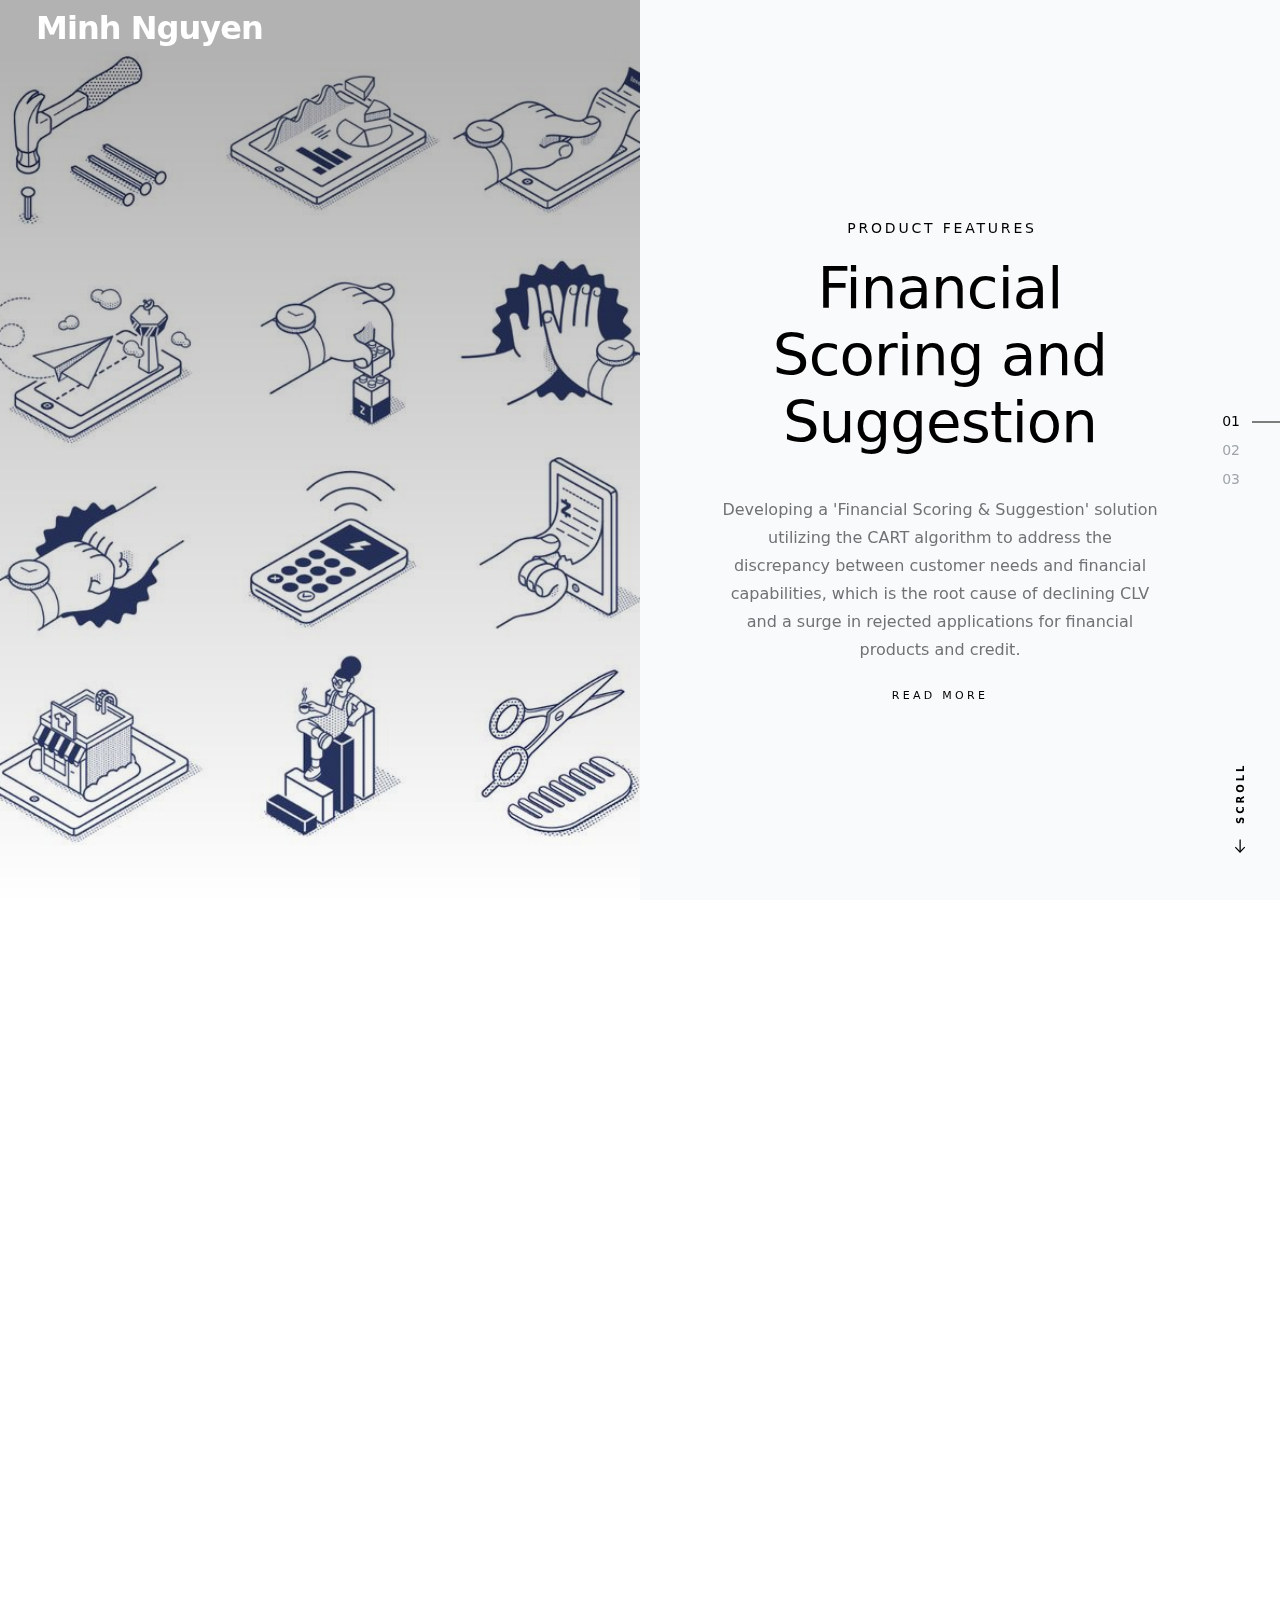
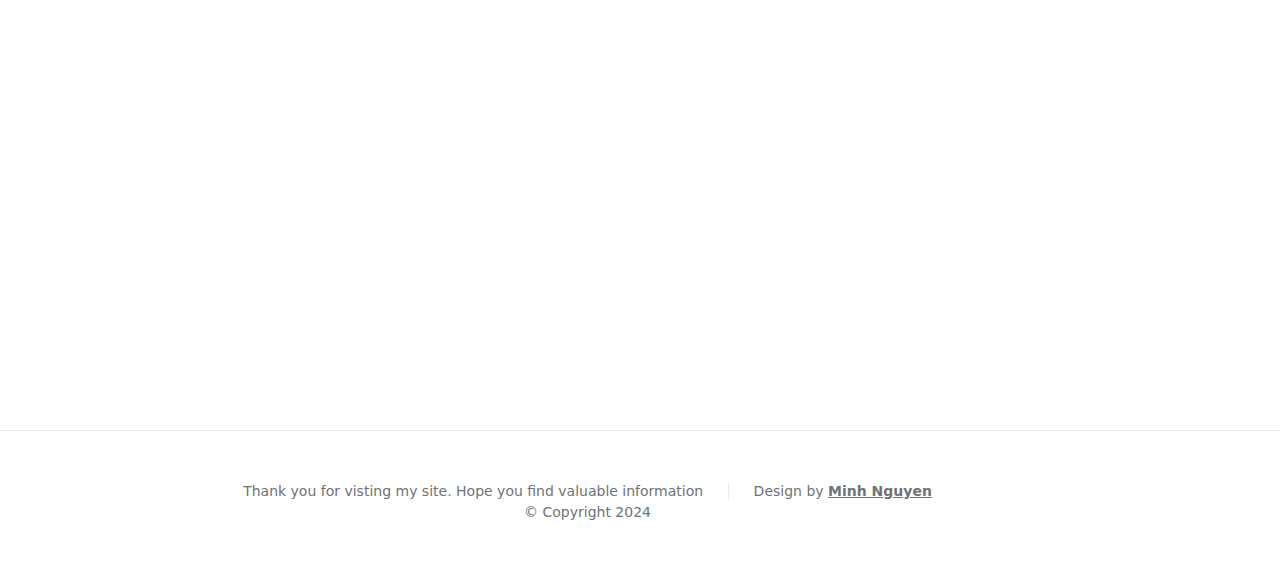
==== projects.html @ ce5e6990 "Add files via upload" ====
<!DOCTYPE html>
<html lang="en" class="no-js" >
<head>

    <!--- basic page needs
    ================================================== -->
    <meta charset="utf-8">
    <meta name="viewport" content="width=device-width, initial-scale=1">
    <title>Projects</title>

    <script>
        document.documentElement.classList.remove('no-js');
        document.documentElement.classList.add('js');
    </script>

    <!-- CSS
    ================================================== -->
    <link rel="stylesheet" href="css/vendor.css">
    <link rel="stylesheet" href="css/styles.css">
    <link rel="stylesheet" href="css/bootstrap-icons.css">
    <link rel="stylesheet" href="css/bootstrap.min.css">
    <link rel="preconnect" href="https://fonts.googleapis.com">
    <link rel="icon" type="image/x-icon" href="images/logo_icon-02.png">
        
    <link rel="preconnect" href="https://fonts.gstatic.com" crossorigin>
        
    <link href="https://fonts.googleapis.com/css2?family=DM+Sans:wght@400;500;700&display=swap" rel="stylesheet">

    <!-- favicons
    ================================================== -->
    <link rel="apple-touch-icon" sizes="180x180" href="apple-touch-icon.png">
    <link rel="icon" type="image/png" sizes="32x32" href="favicon-32x32.png">
    <link rel="icon" type="image/png" sizes="16x16" href="favicon-16x16.png">
    <link rel="manifest" href="site.webmanifest">

</head>


<body id="top">


    <!-- preloader
    ================================================== -->
    <div id="preloader">
        <div id="loader" class="dots-fade">
            <div></div>
            <div></div>
            <div></div>
        </div>
    </div>


    <!-- page wrap
    ================================================== -->
    <div id="page" class="s-pagewrap ss-home">


        <!-- # site header 
        ================================================== -->
        <header id="masthead" class="s-header">

            <div class="s-header__branding">
                <p class="site-title">
                    <a href="index.html">Minh Nguyen</a>
                </p>
            </div>

            <div class="row s-header__navigation">

                <nav class="s-header__nav-wrap">
    
                    <h3 class="s-header__nav-heading">Navigate to</h3>
    
                    <ul class="s-header__nav">
                        <li class="current-menu-item"><a href="" title=""></a></li>
                        <li class="has-children">
                            <a href="" title="" class=""></a>
                            
                        </li>
                        <li class="has-children">
                            <a href="" title="" class=""></a>
                            
                        </li>
                        <li><a href="" title=""></a></li>
                        <li><a href="" title=""></a></li>
                        <li><a href="" title=""></a></li>
                    </ul> <!-- end s-header__nav -->

                </nav> <!-- end s-header__nav-wrap -->
    
            </div> <!-- end s-header__navigation -->


        </header> <!-- end s-header -->


        <!-- # site-content
        ================================================== -->
        <section id="content" class="s-content">


            <!-- hero -->
            <div class="hero">

                <div class="hero__slider swiper-container">

                    <div class="swiper-wrapper">
                        <article class="hero__slide swiper-slide">
                            <div class="hero__entry-image" style="background-image: url('images/thumb/fin_score.jpeg');">

                            </div>
                            <div class="hero__entry-text">
                                <div class="hero__entry-text-inner">
                                    <div class="hero__entry-meta">
                                        <span class="cat-links">
                                            <a href="index.html#showcase-projects">Product features</a>
                                        </span>
                                    </div>
                                    <h2 class="hero__entry-title">
                                        <a href="https://github.com/Mkingmin/Financial_Scoring_and_Suggestion">
                                            Financial Scoring and Suggestion
                                        </a>
                                    </h2>
                                    <p class="hero__entry-desc">
                                        Developing a 'Financial Scoring & Suggestion' solution utilizing the CART algorithm to address the discrepancy between customer needs and financial capabilities, which is the root cause of declining CLV and a surge in rejected applications for financial products and credit.
                                    </p>
                                    <a class="hero__more-link" href="https://github.com/Mkingmin/Financial_Scoring_and_Suggestion">Read More</a>
                                </div>
                            </div>
                        </article>
                        <article class="hero__slide swiper-slide">
                            <div class="hero__entry-image" style="background-image: url('images/thumb/personal-01.png');"></div>
                            <div class="hero__entry-text">
                                <div class="hero__entry-text-inner">
                                    <div class="hero__entry-meta">
                                        <span class="cat-links">
                                            <a href="index.html#showcase-projects">Product features</a>
                                        </span>
                                    </div>
                                    <h2 class="hero__entry-title">
                                        <a href="single-standard.html">
                                            Personalized Tutorials - UX improvement
                                        </a>
                                    </h2>
                                    <p class="hero__entry-desc">
                                        Developing a "Personalized tutorial" feature that aligns with users' varying levels of technical familiarity, utilizing Contrastive Learning models with real-time event data as input, in order to resolve users problems of frustrating with over-detailed tutorials or feeling lost with general tutorials.
                                    </p>
                                    <a class="hero__more-link" href="single-standard.html">Read More</a>
                                </div>
                            </div>
                        </article>
                        <article class="hero__slide swiper-slide">
                            <div class="hero__entry-image" style="background-image: url('images/thumb/CLV_viettel.jpeg');"></div>
                            <div class="hero__entry-text">
                                <div class="hero__entry-text-inner">
                                    <div class="hero__entry-meta">
                                        <span class="cat-links">
                                            <a href="index.html#showcase-projects">Data analysis</a>
                                        </span>
                                    </div>
                                    <h2 class="hero__entry-title">
                                        <a href="https://github.com/Mkingmin/Solution_boosting_CLV_for_Viettel-Ecommerce">
                                            Solution Boosting CLV for Viettel Ecommerce
                                        </a>
                                    </h2>
                                    <p class="hero__entry-desc">
                                        Performing Exploratory Data Analysis (EDA), Cohort analysis, and Apriori algorithm to identify insights in customer behavior, providing a foundation for solutions to improve CLV through enhancing cross-sell and product recommendation capabilities.
                                    </p>
                                    <a class="hero__more-link" href="https://github.com/Mkingmin/Solution_boosting_CLV_for_Viettel-Ecommerce">Read More</a>
                                </div>
                            </div>
                        </article>
                    </div>
                    <!-- swiper-wrapper -->

                    <div class="swiper-pagination"></div>
                </div> <!-- end hero slider -->

                <a href="#bricks" class="hero__scroll-down smoothscroll">
                    <svg width="24" height="24" fill="none" viewBox="0 0 24 24">
                        <path stroke="currentColor" stroke-linecap="round" stroke-linejoin="round" stroke-width="1.5" d="M10.25 6.75L4.75 12L10.25 17.25"></path>
                        <path stroke="currentColor" stroke-linecap="round" stroke-linejoin="round" stroke-width="1.5" d="M19.25 12H5"></path>
                    </svg>
                    <span>Scroll</span>
                </a>

            </div> <!-- end hero -->


            <!--  masonry -->
            <div id="bricks" class="bricks">

                <div class="masonry">

                    <div class="bricks-wrapper" data-animate-block>

                        <div class="grid-sizer"></div>

                        <article class="brick entry" data-animate-el>
        
                            <div class="entry__thumb">
                                <a href="https://github.com/Mkingmin/Financial_Scoring_and_Suggestion" class="thumb-link">
                                    <img src="images/portfolio/Fin_score.jpeg"  alt="Financial_Scoring_and_Suggestion">
                                </a>
                            </div> <!-- end entry__thumb -->
        
                            <div class="entry__text">
                                <div class="entry__header">
                                    <div class="entry__meta">
                                        <span class="cat-links">
                                            <a href="">Product features</a>
                                        </span>
                            
                                    </div>
                                    <h1 class="entry__title"><a href="https://github.com/Mkingmin/Financial_Scoring_and_Suggestion">Financial Scoring and Suggestion</a></h1>
                                 </div>
                                <div class="entry__excerpt">
                                    <p>
                                        Developing a 'Financial Scoring & Suggestion' solution utilizing the CART algorithm to address the discrepancy between customer needs and financial capabilities, which is the root cause of declining CLV and a surge in rejected applications for financial products and credit.
                                    </p>
                                </div>
                                <a class="entry__more-link" href="https://github.com/Mkingmin/Financial_Scoring_and_Suggestion">Read More</a>
                            </div> <!-- end entry__text -->
                        
                        </article> <!-- end article -->

                        <article class="brick entry" data-animate-el>
        
                            <div class="entry__thumb">
                                <a href="single-standard.html" class="thumb-link">
                                    <img src="images/masonry/personalized_tutorials.jpeg" alt="personalized_tutorials">
                                </a>
                            </div> <!-- end entry__thumb -->
        
                            <div class="entry__text">
                                <div class="entry__header">
                                    <div class="entry__meta">
                                        <span class="cat-links">
                                            <a href="">Product features</a>
                                        </span>
                                        
                                    </div>
                                    <h1 class="entry__title"><a href="single-standard.html">Personalized Tutorials - UX improvement</a></h1>
                                </div>
                                <div class="entry__excerpt">
                                    <p>
                                        Developing a "Personalized tutorial" feature that aligns with users' varying levels of technical familiarity, utilizing Contrastive Learning models with real-time event data as input, in order to resolve users problems of frustrating with over-detailed tutorials or feeling lost with general tutorials.
                                    </p>
                                </div>
                                <a class="entry__more-link" href="single-standard.html">Read More</a>
                            </div> <!-- end entry__text -->
                        
                        </article> <!-- end article -->

                        <article class="brick entry" data-animate-el>
            
                            <div class="entry__thumb">
                                <a href="https://github.com/Mkingmin/bpmn_visualization_practice" class="thumb-link">
                                    <img src="images/portfolio/BPMN_visualization.jpeg" alt="bpmn_visualization_practice">
                                </a>
                            </div> <!-- end entry__thumb -->
            
                            <div class="entry__text">
                                <div class="entry__header">
                                    <div class="entry__meta">
                                        <span class="cat-links">
                                            <a href="">Product features</a>
                                        </span>
                                        
                                    </div>
                                    <h1 class="entry__title"><a href="https://github.com/Mkingmin/bpmn_visualization_practice">BPMN Visualization Library</a></h1>
                                </div>
                                <div class="entry__excerpt">
                                    <p>
                                        Creating a BPMN diagram in programming approach, which utilizes BPMN visualization library. The objective of that project is to optimize performance of business process through distinctive features of the BPMN visualization library including rendering and fitting, display options, interactive capacities.
                                    </p>
                                </div>
                                <a class="entry__more-link" href="https://github.com/Mkingmin/bpmn_visualization_practice">Read More</a>
                            </div> <!-- end entry__text -->
                            
                        </article> <!-- end article -->

                        <article class="brick entry" data-animate-el>
        
                            <div class="entry__thumb">
                                <a href="https://github.com/Mkingmin/Potential_app_analysis" class="thumb-link">
                                    <img src="images/portfolio/potential_apps.jpeg"  alt="potential_apps">
                                </a>
                            </div> <!-- end entry__thumb -->
        
                            <div class="entry__text">
                                <div class="entry__header">
                                    <div class="entry__meta">
                                        <span class="cat-links">
                                            <a href="">Data analysis</a>
                                        </span>
                                        
                                    </div>
                                    <h1 class="entry__title"><a href="https://github.com/Mkingmin/Potential_app_analysis">Potential App Profiles</a></h1>
                                </div>
                                <div class="entry__excerpt">
                                    <p>
                                        Performing EDA on the historical data of apps on Google Play and App Store, using Python through Jupyter Notebook to identify the most profitable app profiles for ad-supported app development project.
                                    </p>
                                </div>
                                <a class="entry__more-link" href="https://github.com/Mkingmin/Potential_app_analysis">Read More</a>
                            </div> <!-- end entry__text -->
                        
                        </article> <!-- end article -->

                        
        

                        <article class="brick entry" data-animate-el>
        
                            <div class="entry__thumb">
                                <a href="https://github.com/Mkingmin/Forecast_VIP-Vieon_subscription" class="thumb-link">
                                    <img src="images/portfolio/VieON_forecast.jpeg"  alt="subscription_forecast">
                                </a>
                            </div>  <!-- end entry__thumb -->
        
                            <div class="entry__text">
                                <div class="entry__header">
                                    <div class="entry__meta">
                                        <span class="cat-links">
                                            <a href="">Data analysis</a>
                                        </span>
                                        
                                    </div>
                                    <h1 class="entry__title"><a href="https://github.com/Mkingmin/Forecast_VIP-Vieon_subscription">Forecast VIP Subscription by Deep Learning</a></h1>
                                </div>
                                <div class="entry__excerpt">
                                    <p>
                                        Implement forecasting model on time series datasets by Deep learning algorithm to predict trend of VIP subscriptions for the next 3 months. The forecasting results will enable VieOn to develop more effective business and marketing plans.
                                    </p>
                                </div>
                                <a class="entry__more-link" href="https://github.com/Mkingmin/Forecast_VIP-Vieon_subscription">Read More</a>
                            </div> <!-- end entry__text -->
                        
                        </article> <!-- end article -->


                        <!-----CLV là cái này----->
                        <article class="brick entry" data-animate-el>           
                        <div class="entry__thumb">
                            <a href="https://github.com/Mkingmin/Solution_boosting_CLV_for_Viettel-Ecommerce" class="thumb-link">
                                <img src="images/portfolio/CLV_improve.jpeg" alt="clv_boosting">
                            </a>
                        </div> <!-- end entry__thumb -->


                        <div class="entry__text">
                            <div class="entry__header">
                                <div class="entry__meta">
                                    <span class="cat-links">
                                        <a href="">Data analysis</a>
                                    </span>
                
                                </div>
                                <h1 class="entry__title"><a href="https://github.com/Mkingmin/Solution_boosting_CLV_for_Viettel-Ecommerce">Solution Boosting CLV for Viettel Ecommerce</a></h1>
                            </div>
                            <div class="entry__excerpt">
                                <p>
                                    Performing Exploratory Data Analysis (EDA), Cohort analysis, and Apriori algorithm to identify insights in customer behavior, providing a foundation for solutions to improve CLV through enhancing cross-sell and product recommendation capabilities.
                                </p>
                            </div>
                            <a class="entry__more-link" href="https://github.com/Mkingmin/Solution_boosting_CLV_for_Viettel-Ecommerce">Read More</a>
                        </div> <!-- end entry__text -->

                    </article> <!-- end entry -->
                        
    
                    <!-----Deodeorant marketing plan----->
                        <article class="brick entry" data-animate-el>
                
                            <div class="entry__thumb">
                                <a href="https://drive.google.com/file/d/1NIhzsHDDCDOuOtOfiLgPsonvz-pX0QRr/view" class="thumb-link">
                                    <img src="images/portfolio/BLM12_round1_cover_img.png" alt="blm12_round1">
                                </a>
                            </div> <!-- end entry__thumb -->
                
                            <div class="entry__text">
                                <div class="entry__header">
                                    <div class="entry__meta">
                                        <span class="cat-links">
                                            <a href="">Business & Marketing</a>
                                        </span>
                                        
                                    </div>
                                    <h1 class="entry__title"><a href="https://drive.google.com/file/d/1NIhzsHDDCDOuOtOfiLgPsonvz-pX0QRr/view">Exploit Non-Users in Deodorant Market</a></h1>
                                </div>
                                <div class="entry__excerpt">
                                    <p>
                                        Entered the top 15 at BLM 2024 with a creative and disruptive Marketing plan for Dove Serum in the Deodorant category through the blend of logical thinking and creative insight. The Double Diamond framework was used as the main flow of the article, with models such as Truth-Motivation-Tension, 3 Truths to find insights and strategic approach.
                                    </p>
                                </div>
                                <a class="entry__more-link" href="https://drive.google.com/file/d/1NIhzsHDDCDOuOtOfiLgPsonvz-pX0QRr/view">Read More</a>
                            </div> <!-- end entry__text -->
                                
                        </article> <!-- end article -->
        

                        <article class="brick entry" data-animate-el>
        
                            <div class="entry__thumb">
                                <a href="https://drive.google.com/file/d/1gkIQZDSkemt-zf1o2IUNcXPBz87W8E7D/view" class="thumb-link">
                                    <img src="images/portfolio/BLM12_round2_cover_img.png" alt="blm12_round2">
                                </a>
                            </div> <!-- end entry__thumb -->
        
                            <div class="entry__text">
                                <div class="entry__header">
                                    <div class="entry__meta">
                                        <span class="cat-links">
                                            <a href="">Business & Marketing</a>
                                        </span>
                                        
                                    </div>
                                    <h1 class="entry__title"><a href="https://drive.google.com/file/d/1gkIQZDSkemt-zf1o2IUNcXPBz87W8E7D/view">Disruptive Marketing Plan for Dear Klairs</a></h1>
                                </div>
                                <div class="entry__excerpt">
                                    <p>
                                        Developing a creative Marketing plan with the Big idea 'Miracle for no Struggle' to address the tension 'Infinite Struggling Loop' derived from insights of the target audience, aiming to tap into the non-user market of the Toner category in Vietnam.
                                    </p>
                                </div>
                                <a class="entry__more-link" href="https://drive.google.com/file/d/1gkIQZDSkemt-zf1o2IUNcXPBz87W8E7D/view">Read More</a>
                            </div> <!-- end entry__text -->
                        
                        </article> <!-- end article -->
        
                        <article class="brick entry" data-animate-el>
        
                            <div class="entry__thumb">
                                <a href="https://drive.google.com/file/d/1nXqNn8YkqZqufOycWyIv5O3FRwzcPE9t/view" class="thumb-link">
                                    <img src="images/portfolio/vyl_2024.jpeg"  alt="vyl24">
                                </a>
                            </div> <!-- end entry__thumb -->
        
                            <div class="entry__text">
                                <div class="entry__header">
                                    <div class="entry__meta">
                                        <span class="cat-links">
                                            <a href="">Business & Marketing</a>
                                        </span>
                                        
                                    </div>
                                    <h1 class="entry__title"><a href="https://drive.google.com/file/d/1nXqNn8YkqZqufOycWyIv5O3FRwzcPE9t/view">IMC Plan for Budweiser</a></h1>
                                </div>
                                <div class="entry__excerpt">
                                    <p>
                                        Building an IMC plan around the Big idea "Re-Define Success", which reinterprets the concept of "Yours to take, but don't forget to take it with your authentic relationships". This idea was developed by applying the "Be contrary" methodology in Design thinking, with the objective of helping Budweiser create a new wave of momentum.
                                    </p>
                                </div>
                                <a class="entry__more-link" href="https://drive.google.com/file/d/1nXqNn8YkqZqufOycWyIv5O3FRwzcPE9t/view">Read More</a>
                            </div> <!-- end entry__text -->
                        
                        </article> <!-- end article -->

                    </div> <!-- end bricks-wrapper -->

                </div> <!-- end masonry-->


                <!-- pagination -->
                 <!-- end pagination -->

            </div> <!-- end bricks -->

        </section> <!-- end s-content -->


        <!-- # site-footer
        ================================================== -->
        <footer class="site-footer">
            <div class="container">
                <div class="row">

                    <div class="col-lg-12 col-12">
                        <div class="copyright-text-wrap">
                            <p class="mb-0">
                                <span class="copyright-text">Thank you for visting my site. Hope you find valuable information</span>
                                Design by
                                <a rel="sponsored" href="https://github.com/Mkingmin" target="_blank"><u>Minh Nguyen</u></a>
                            </p>
                            <p class="mb-0">© Copyright 2024</p>
                        </div>
                    </div>
                    
                </div>
            </div>
        </footer>

        <!-- end s-footer -->


    <!-- Java Script
    ================================================== -->
    <script src="js/plugins.js"></script>
    <script src="js/main.js"></script>

</body>
</html>
---- css/vendor.css ----
/* ===================================================================
 * Spurgeon Third-party Stylesheets
 * Template Ver. 1.0.0
 * 08-16-2021
 * -------------------------------------------------------------------
 *
 * TOC:
 * # PrismJS
 * # Swiper 
 *
 * ------------------------------------------------------------------- */


/* ===================================================================
 * # PrismJS 1.20.0
 *   https://prismjs.com/download.html#themes=prism-okaidia&languages=markup+css+clike+javascript+markup-templating+php 
 *   
 *   okaidia theme for JavaScript, CSS and HTML
 *   Loosely based on Monokai textmate theme by http://www.monokai.nl/
 *   @author ocodia
 * ------------------------------------------------------------------- */
code[class*="language-"],
pre[class*="language-"] {
    color           : #f8f8f2;
    background      : none;
    text-shadow     : 0 1px rgba(0, 0, 0, 0.3);
    font-family     : var(--font-mono);
    font-size       : calc(var(--text-size) * 0.9444);
    text-align      : left;
    white-space     : pre;
    word-spacing    : normal;
    word-break      : normal;
    word-wrap       : normal;
    line-height     : var(--vspace-1);
    -moz-tab-size   : 4;
    -o-tab-size     : 4;
    tab-size        : 4;
    -webkit-hyphens : none;
    -moz-hyphens    : none;
    -ms-hyphens     : none;
    hyphens         : none;
}

/* Code blocks */
pre[class*="language-"] {
    padding  : var(--vspace-0_5) 0 var(--vspace-1);
    margin   : var(--vspace-1) 0;
    overflow : auto;
}

:not(pre)>code[class*="language-"],
pre[class*="language-"] {
    background : #272822;
}

/* Inline code */
:not(pre)>code[class*="language-"] {
    padding     : .1em;
    white-space : normal;
}

.token.comment,
.token.prolog,
.token.doctype,
.token.cdata {
    color : slategray;
}

.token.punctuation {
    color : #f8f8f2;
}

.token.namespace {
    opacity : .7;
}

.token.property,
.token.tag,
.token.constant,
.token.symbol,
.token.deleted {
    color : #f92672;
}

.token.boolean,
.token.number {
    color : #ae81ff;
}

.token.selector,
.token.attr-name,
.token.string,
.token.char,
.token.builtin,
.token.inserted {
    color : #a6e22e;
}

.token.operator,
.token.entity,
.token.url,
.language-css .token.string,
.style .token.string,
.token.variable {
    color : #f8f8f2;
}

.token.atrule,
.token.attr-value,
.token.function,
.token.class-name {
    color : #e6db74;
}

.token.keyword {
    color : #66d9ef;
}

.token.regex,
.token.important {
    color : #fd971f;
}

.token.important,
.token.bold {
    font-weight : bold;
}

.token.italic {
    font-style : italic;
}

.token.entity {
    cursor : help;
}


/* ===================================================================
 * # Swiper 6.4.5
 *   Most modern mobile touch slider and framework with hardware accelerated transitions
 *   https://swiperjs.com
 *
 *   Copyright 2014-2020 Vladimir Kharlampidi
 *
 *   Released under the MIT License
 *
 *   Released on: December 18, 2020
 * ------------------------------------------------------------------- */
@font-face {
    font-family : "swiper-icons";
    src         : url("data:application/font-woff;charset=utf-8;base64, [base64]//wADZ2x5ZgAAAywAAADMAAAD2MHtryVoZWFkAAABbAAAADAAAAA2E2+eoWhoZWEAAAGcAAAAHwAAACQC9gDzaG10eAAAAigAAAAZAAAArgJkABFsb2NhAAAC0AAAAFoAAABaFQAUGG1heHAAAAG8AAAAHwAAACAAcABAbmFtZQAAA/gAAAE5AAACXvFdBwlwb3N0AAAFNAAAAGIAAACE5s74hXjaY2BkYGAAYpf5Hu/j+W2+MnAzMYDAzaX6QjD6/4//Bxj5GA8AuRwMYGkAPywL13jaY2BkYGA88P8Agx4j+/8fQDYfA1AEBWgDAIB2BOoAeNpjYGRgYNBh4GdgYgABEMnIABJzYNADCQAACWgAsQB42mNgYfzCOIGBlYGB0YcxjYGBwR1Kf2WQZGhhYGBiYGVmgAFGBiQQkOaawtDAoMBQxXjg/wEGPcYDDA4wNUA2CCgwsAAAO4EL6gAAeNpj2M0gyAACqxgGNWBkZ2D4/wMA+xkDdgAAAHjaY2BgYGaAYBkGRgYQiAHyGMF8FgYHIM3DwMHABGQrMOgyWDLEM1T9/w8UBfEMgLzE////P/5//f/V/xv+r4eaAAeMbAxwIUYmIMHEgKYAYjUcsDAwsLKxc3BycfPw8jEQA/[base64]/uznmfPFBNODM2K7MTQ45YEAZqGP81AmGGcF3iPqOop0r1SPTaTbVkfUe4HXj97wYE+yNwWYxwWu4v1ugWHgo3S1XdZEVqWM7ET0cfnLGxWfkgR42o2PvWrDMBSFj/IHLaF0zKjRgdiVMwScNRAoWUoH78Y2icB/yIY09An6AH2Bdu/UB+yxopYshQiEvnvu0dURgDt8QeC8PDw7Fpji3fEA4z/PEJ6YOB5hKh4dj3EvXhxPqH/SKUY3rJ7srZ4FZnh1PMAtPhwP6fl2PMJMPDgeQ4rY8YT6Gzao0eAEA409DuggmTnFnOcSCiEiLMgxCiTI6Cq5DZUd3Qmp10vO0LaLTd2cjN4fOumlc7lUYbSQcZFkutRG7g6JKZKy0RmdLY680CDnEJ+UMkpFFe1RN7nxdVpXrC4aTtnaurOnYercZg2YVmLN/d/gczfEimrE/fs/bOuq29Zmn8tloORaXgZgGa78yO9/cnXm2BpaGvq25Dv9S4E9+5SIc9PqupJKhYFSSl47+Qcr1mYNAAAAeNptw0cKwkAAAMDZJA8Q7OUJvkLsPfZ6zFVERPy8qHh2YER+3i/BP83vIBLLySsoKimrqKqpa2hp6+jq6RsYGhmbmJqZSy0sraxtbO3sHRydnEMU4uR6yx7JJXveP7WrDycAAAAAAAH//wACeNpjYGRgYOABYhkgZgJCZgZNBkYGLQZtIJsFLMYAAAw3ALgAeNolizEKgDAQBCchRbC2sFER0YD6qVQiBCv/H9ezGI6Z5XBAw8CBK/m5iQQVauVbXLnOrMZv2oLdKFa8Pjuru2hJzGabmOSLzNMzvutpB3N42mNgZGBg4GKQYzBhYMxJLMlj4GBgAYow/P/PAJJhLM6sSoWKfWCAAwDAjgbRAAB42mNgYGBkAIIbCZo5IPrmUn0hGA0AO8EFTQAA") format("woff");
    font-weight : 400;
    font-style  : normal;
}

:root {
    --swiper-theme-color : #007aff;
}

.swiper-container {
    margin-left  : auto;
    margin-right : auto;
    position     : relative;
    overflow     : hidden;
    list-style   : none;
    padding      : 0;
    /* Fix of Webkit flickering */
    z-index      : 1;
}

.swiper-container-vertical>.swiper-wrapper {
    flex-direction : column;
}

.swiper-wrapper {
    position            : relative;
    width               : 100%;
    height              : 100%;
    z-index             : 1;
    display             : flex;
    transition-property : transform;
    box-sizing          : content-box;
}

.swiper-container-android .swiper-slide,
.swiper-wrapper {
    transform : translate3d(0px, 0, 0);
}

.swiper-container-multirow>.swiper-wrapper {
    flex-wrap : wrap;
}

.swiper-container-multirow-column>.swiper-wrapper {
    flex-wrap      : wrap;
    flex-direction : column;
}

.swiper-container-free-mode>.swiper-wrapper {
    transition-timing-function : ease-out;
    margin                     : 0 auto;
}

.swiper-slide {
    flex-shrink         : 0;
    width               : 100%;
    height              : 100%;
    position            : relative;
    transition-property : transform;
}

.swiper-slide-invisible-blank {
    visibility : hidden;
}

/* Auto Height */
.swiper-container-autoheight,
.swiper-container-autoheight .swiper-slide {
    height : auto;
}

.swiper-container-autoheight .swiper-wrapper {
    align-items         : flex-start;
    transition-property : transform, height;
}

/* 3D Effects */
.swiper-container-3d {
    perspective : 1200px;
}

.swiper-container-3d .swiper-wrapper,
.swiper-container-3d .swiper-slide,
.swiper-container-3d .swiper-slide-shadow-left,
.swiper-container-3d .swiper-slide-shadow-right,
.swiper-container-3d .swiper-slide-shadow-top,
.swiper-container-3d .swiper-slide-shadow-bottom,
.swiper-container-3d .swiper-cube-shadow {
    transform-style : preserve-3d;
}

.swiper-container-3d .swiper-slide-shadow-left,
.swiper-container-3d .swiper-slide-shadow-right,
.swiper-container-3d .swiper-slide-shadow-top,
.swiper-container-3d .swiper-slide-shadow-bottom {
    position       : absolute;
    left           : 0;
    top            : 0;
    width          : 100%;
    height         : 100%;
    pointer-events : none;
    z-index        : 10;
}

.swiper-container-3d .swiper-slide-shadow-left {
    background-image : linear-gradient(to left, rgba(0, 0, 0, 0.5), rgba(0, 0, 0, 0));
}

.swiper-container-3d .swiper-slide-shadow-right {
    background-image : linear-gradient(to right, rgba(0, 0, 0, 0.5), rgba(0, 0, 0, 0));
}

.swiper-container-3d .swiper-slide-shadow-top {
    background-image : linear-gradient(to top, rgba(0, 0, 0, 0.5), rgba(0, 0, 0, 0));
}

.swiper-container-3d .swiper-slide-shadow-bottom {
    background-image : linear-gradient(to bottom, rgba(0, 0, 0, 0.5), rgba(0, 0, 0, 0));
}

/* CSS Mode */
.swiper-container-css-mode>.swiper-wrapper {
    overflow           : auto;
    scrollbar-width    : none;
    /* For Firefox */
    -ms-overflow-style : none;
    /* For Internet Explorer and Edge */
}

.swiper-container-css-mode>.swiper-wrapper::-webkit-scrollbar {
    display : none;
}

.swiper-container-css-mode>.swiper-wrapper>.swiper-slide {
    scroll-snap-align : start start;
}

.swiper-container-horizontal.swiper-container-css-mode>.swiper-wrapper {
    scroll-snap-type : x mandatory;
}

.swiper-container-vertical.swiper-container-css-mode>.swiper-wrapper {
    scroll-snap-type : y mandatory;
}

:root {
    --swiper-navigation-size   : 44px;
    /*
    --swiper-navigation-color  : var(--swiper-theme-color);
    */
}

.swiper-button-prev,
.swiper-button-next {
    position        : absolute;
    top             : 50%;
    width           : calc(var(--swiper-navigation-size) / 44 * 27);
    height          : var(--swiper-navigation-size);
    margin-top      : calc(-1 * var(--swiper-navigation-size) / 2);
    z-index         : 10;
    cursor          : pointer;
    display         : flex;
    align-items     : center;
    justify-content : center;
    color           : var(--swiper-navigation-color, var(--swiper-theme-color));
}

.swiper-button-prev.swiper-button-disabled,
.swiper-button-next.swiper-button-disabled {
    opacity        : 0.35;
    cursor         : auto;
    pointer-events : none;
}

.swiper-button-prev:after,
.swiper-button-next:after {
    font-family    : swiper-icons;
    font-size      : var(--swiper-navigation-size);
    text-transform : none !important;
    letter-spacing : 0;
    text-transform : none;
    font-variant   : initial;
    line-height    : 1;
}

.swiper-button-prev,
.swiper-container-rtl .swiper-button-next {
    left  : 10px;
    right : auto;
}

.swiper-button-prev:after,
.swiper-container-rtl .swiper-button-next:after {
    content : "prev";
}

.swiper-button-next,
.swiper-container-rtl .swiper-button-prev {
    right : 10px;
    left  : auto;
}

.swiper-button-next:after,
.swiper-container-rtl .swiper-button-prev:after {
    content : "next";
}

.swiper-button-prev.swiper-button-white,
.swiper-button-next.swiper-button-white {
    --swiper-navigation-color : #ffffff;
}

.swiper-button-prev.swiper-button-black,
.swiper-button-next.swiper-button-black {
    --swiper-navigation-color : #000000;
}

.swiper-button-lock {
    display : none;
}

:root {
    /*
    --swiper-pagination-color: var(--swiper-theme-color);
    */
}

.swiper-pagination {
    position   : absolute;
    text-align : center;
    transition : 300ms opacity;
    transform  : translate3d(0, 0, 0);
    z-index    : 10;
}

.swiper-pagination.swiper-pagination-hidden {
    opacity : 0;
}

/* Common Styles */
.swiper-pagination-fraction,
.swiper-pagination-custom,
.swiper-container-horizontal>.swiper-pagination-bullets {
    bottom : 10px;
    left   : 0;
    width  : 100%;
}

/* Bullets */
.swiper-pagination-bullets-dynamic {
    overflow  : hidden;
    font-size : 0;
}

.swiper-pagination-bullets-dynamic .swiper-pagination-bullet {
    transform : scale(0.33);
    position  : relative;
}

.swiper-pagination-bullets-dynamic .swiper-pagination-bullet-active {
    transform : scale(1);
}

.swiper-pagination-bullets-dynamic .swiper-pagination-bullet-active-main {
    transform : scale(1);
}

.swiper-pagination-bullets-dynamic .swiper-pagination-bullet-active-prev {
    transform : scale(0.66);
}

.swiper-pagination-bullets-dynamic .swiper-pagination-bullet-active-prev-prev {
    transform : scale(0.33);
}

.swiper-pagination-bullets-dynamic .swiper-pagination-bullet-active-next {
    transform : scale(0.66);
}

.swiper-pagination-bullets-dynamic .swiper-pagination-bullet-active-next-next {
    transform : scale(0.33);
}

.swiper-pagination-bullet {
    width         : 8px;
    height        : 8px;
    display       : inline-block;
    border-radius : 100%;
    background    : #000;
    opacity       : 0.2;
}

button.swiper-pagination-bullet {
    border             : none;
    margin             : 0;
    padding            : 0;
    box-shadow         : none;
    -webkit-appearance : none;
    -moz-appearance    : none;
    appearance         : none;
}

.swiper-pagination-clickable .swiper-pagination-bullet {
    cursor : pointer;
}

.swiper-pagination-bullet-active {
    opacity    : 1;
    background : var(--swiper-pagination-color, var(--swiper-theme-color));
}

.swiper-container-vertical>.swiper-pagination-bullets {
    right     : 10px;
    top       : 50%;
    transform : translate3d(0px, -50%, 0);
}

.swiper-container-vertical>.swiper-pagination-bullets .swiper-pagination-bullet {
    margin  : 6px 0;
    display : block;
}

.swiper-container-vertical>.swiper-pagination-bullets.swiper-pagination-bullets-dynamic {
    top       : 50%;
    transform : translateY(-50%);
    width     : 8px;
}

.swiper-container-vertical>.swiper-pagination-bullets.swiper-pagination-bullets-dynamic .swiper-pagination-bullet {
    display    : inline-block;
    transition : 200ms transform, 200ms top;
}

.swiper-container-horizontal>.swiper-pagination-bullets .swiper-pagination-bullet {
    margin : 0 4px;
}

.swiper-container-horizontal>.swiper-pagination-bullets.swiper-pagination-bullets-dynamic {
    left        : 50%;
    transform   : translateX(-50%);
    white-space : nowrap;
}

.swiper-container-horizontal>.swiper-pagination-bullets.swiper-pagination-bullets-dynamic .swiper-pagination-bullet {
    transition : 200ms transform, 200ms left;
}

.swiper-container-horizontal.swiper-container-rtl>.swiper-pagination-bullets-dynamic .swiper-pagination-bullet {
    transition : 200ms transform, 200ms right;
}

/* Progress */
.swiper-pagination-progressbar {
    background : rgba(0, 0, 0, 0.25);
    position   : absolute;
}

.swiper-pagination-progressbar .swiper-pagination-progressbar-fill {
    background       : var(--swiper-pagination-color, var(--swiper-theme-color));
    position         : absolute;
    left             : 0;
    top              : 0;
    width            : 100%;
    height           : 100%;
    transform        : scale(0);
    transform-origin : left top;
}

.swiper-container-rtl .swiper-pagination-progressbar .swiper-pagination-progressbar-fill {
    transform-origin : right top;
}

.swiper-container-horizontal>.swiper-pagination-progressbar,
.swiper-container-vertical>.swiper-pagination-progressbar.swiper-pagination-progressbar-opposite {
    width  : 100%;
    height : 4px;
    left   : 0;
    top    : 0;
}

.swiper-container-vertical>.swiper-pagination-progressbar,
.swiper-container-horizontal>.swiper-pagination-progressbar.swiper-pagination-progressbar-opposite {
    width  : 4px;
    height : 100%;
    left   : 0;
    top    : 0;
}

.swiper-pagination-white {
    --swiper-pagination-color : #ffffff;
}

.swiper-pagination-black {
    --swiper-pagination-color : #000000;
}

.swiper-pagination-lock {
    display : none;
}

/* Scrollbar */
.swiper-scrollbar {
    border-radius    : 10px;
    position         : relative;
    -ms-touch-action : none;
    background       : rgba(0, 0, 0, 0.1);
}

.swiper-container-horizontal>.swiper-scrollbar {
    position : absolute;
    left     : 1%;
    bottom   : 3px;
    z-index  : 50;
    height   : 5px;
    width    : 98%;
}

.swiper-container-vertical>.swiper-scrollbar {
    position : absolute;
    right    : 3px;
    top      : 1%;
    z-index  : 50;
    width    : 5px;
    height   : 98%;
}

.swiper-scrollbar-drag {
    height        : 100%;
    width         : 100%;
    position      : relative;
    background    : rgba(0, 0, 0, 0.5);
    border-radius : 10px;
    left          : 0;
    top           : 0;
}

.swiper-scrollbar-cursor-drag {
    cursor : move;
}

.swiper-scrollbar-lock {
    display : none;
}

.swiper-zoom-container {
    width           : 100%;
    height          : 100%;
    display         : flex;
    justify-content : center;
    align-items     : center;
    text-align      : center;
}

.swiper-zoom-container>img,
.swiper-zoom-container>svg,
.swiper-zoom-container>canvas {
    max-width  : 100%;
    max-height : 100%;
    object-fit : contain;
}

.swiper-slide-zoomed {
    cursor : move;
}

/* Preloader */
:root {
    /*
    --swiper-preloader-color: var(--swiper-theme-color);
    */
}

.swiper-lazy-preloader {
    width            : 42px;
    height           : 42px;
    position         : absolute;
    left             : 50%;
    top              : 50%;
    margin-left      : -21px;
    margin-top       : -21px;
    z-index          : 10;
    transform-origin : 50%;
    animation        : swiper-preloader-spin 1s infinite linear;
    box-sizing       : border-box;
    border           : 4px solid var(--swiper-preloader-color, var(--swiper-theme-color));
    border-radius    : 50%;
    border-top-color : transparent;
}

.swiper-lazy-preloader-white {
    --swiper-preloader-color : #fff;
}

.swiper-lazy-preloader-black {
    --swiper-preloader-color : #000;
}

@keyframes swiper-preloader-spin {
    100% {
        transform : rotate(360deg);
    }
}

/* a11y */
.swiper-container .swiper-notification {
    position       : absolute;
    left           : 0;
    top            : 0;
    pointer-events : none;
    opacity        : 0;
    z-index        : -1000;
}

.swiper-container-fade.swiper-container-free-mode .swiper-slide {
    transition-timing-function : ease-out;
}

.swiper-container-fade .swiper-slide {
    pointer-events      : none;
    transition-property : opacity;
}

.swiper-container-fade .swiper-slide .swiper-slide {
    pointer-events : none;
}

.swiper-container-fade .swiper-slide-active,
.swiper-container-fade .swiper-slide-active .swiper-slide-active {
    pointer-events : auto;
}

.swiper-container-cube {
    overflow : visible;
}

.swiper-container-cube .swiper-slide {
    pointer-events              : none;
    -webkit-backface-visibility : hidden;
    backface-visibility         : hidden;
    z-index                     : 1;
    visibility                  : hidden;
    transform-origin            : 0 0;
    width                       : 100%;
    height                      : 100%;
}

.swiper-container-cube .swiper-slide .swiper-slide {
    pointer-events : none;
}

.swiper-container-cube.swiper-container-rtl .swiper-slide {
    transform-origin : 100% 0;
}

.swiper-container-cube .swiper-slide-active,
.swiper-container-cube .swiper-slide-active .swiper-slide-active {
    pointer-events : auto;
}

.swiper-container-cube .swiper-slide-active,
.swiper-container-cube .swiper-slide-next,
.swiper-container-cube .swiper-slide-prev,
.swiper-container-cube .swiper-slide-next+.swiper-slide {
    pointer-events : auto;
    visibility     : visible;
}

.swiper-container-cube .swiper-slide-shadow-top,
.swiper-container-cube .swiper-slide-shadow-bottom,
.swiper-container-cube .swiper-slide-shadow-left,
.swiper-container-cube .swiper-slide-shadow-right {
    z-index                     : 0;
    -webkit-backface-visibility : hidden;
    backface-visibility         : hidden;
}

.swiper-container-cube .swiper-cube-shadow {
    position       : absolute;
    left           : 0;
    bottom         : 0px;
    width          : 100%;
    height         : 100%;
    background     : #000;
    opacity        : 0.6;
    -webkit-filter : blur(50px);
    filter         : blur(50px);
    z-index        : 0;
}

.swiper-container-flip {
    overflow : visible;
}

.swiper-container-flip .swiper-slide {
    pointer-events              : none;
    -webkit-backface-visibility : hidden;
    backface-visibility         : hidden;
    z-index                     : 1;
}

.swiper-container-flip .swiper-slide .swiper-slide {
    pointer-events : none;
}

.swiper-container-flip .swiper-slide-active,
.swiper-container-flip .swiper-slide-active .swiper-slide-active {
    pointer-events : auto;
}

.swiper-container-flip .swiper-slide-shadow-top,
.swiper-container-flip .swiper-slide-shadow-bottom,
.swiper-container-flip .swiper-slide-shadow-left,
.swiper-container-flip .swiper-slide-shadow-right {
    z-index                     : 0;
    -webkit-backface-visibility : hidden;
    backface-visibility         : hidden;
}
---- css/styles.css ----
/* =================================================================== 
 * Spurgeon Main Stylesheet
 * Template Ver. 1.0.0
 * 08-15-2021
 * ------------------------------------------------------------------
 *
 * TOC:
 * # SETTINGS
 *      ## fonts
 *      ## colors
 *      ## spacing and typescale
 *      ## grid variables
 * # NORMALIZE
 * # BASE SETUP
 * # GRID
 *      ## large screen devices 
 *      ## medium screen devices 
 *      ## tablet devices 
 *      ## mobile devices 
 *      ## small screen devices 
 *      ## additional column stackpoints 
 * # UTILITY CLASSES
 * # TYPOGRAPHY 
 *      ## base type styles
 *      ## additional typography & helper classes
 *      ## lists
 *      ## spacing
 * # PRELOADER 
 *      ## page loaded
 * # FORM 
 *      ## style placeholder text
 *      ## change autocomplete styles in Chrome
 * # BUTTONS
 * # TABLE
 * # COMPONENTS
 *      ## pagination 
 *      ## alert box 
 *      ## skillbars 
 *      ## stats tabs
 * # PROJECT-WIDE SHARED STYLES
 *      ## fade in up effect
 *      ## media classes
 *      ## swiper overrides
 *      ## bricks masonry 
 *      ## masonry entries 
 * # PAGE WRAP
 * # SITE HEADER
 *      ## branding
 *      ## main navigation
 *      ## mobile menu toggle
 *      ## header-search
 *      ## close button for search 
 *      ## search triggers
 * # HERO
 *      ## hero slider
 *      ## hero scroll down
 *      ## slide transitions
 * # SITE CONTENT
 *      ## pageheader
 * # FOOTER
 *      ## subscription form
 *      ## footer social
 *      ## copyright
 *      ## go top
 * # BLOG STYLES 
 *      ## blog comments 
 *
 * ------------------------------------------------------------------ */


/* ===================================================================
 * # SETTINGS
 *
 *
 * ------------------------------------------------------------------- */

/* ------------------------------------------------------------------- 
 * ## fonts 
 * ------------------------------------------------------------------- */
/*---------------------------------------
  CUSTOM PROPERTIES ( VARIABLES )             
-----------------------------------------*/
:root {
    --white-color:                  #ffffff;
    --primary-color:                #454B1B;
    --secondary-color:              #FFBF00;
    --section-bg-color:             #f9f9f9;
    --dark-color:                   #000000;
    --p-color:                      #717275;
    --border-color:                 #e9eaeb;
    --featured-border-color:        #727aab;
  
    --body-font-family:             'DM Sans', sans-serif;
  
    --h1-font-size:                 62px;
    --h2-font-size:                 48px;
    --h3-font-size:                 36px;
    --h4-font-size:                 32px;
    --h5-font-size:                 24px;
    --h6-font-size:                 22px;
    --p-font-size:                  18px;
    --menu-font-size:               12px;
    --copyright-font-size:          14px;
  
    --border-radius-large:          100px;
    --border-radius-medium:         20px;
    --border-radius-small:          10px;
  
    --font-weight-normal:           400;
    --font-weight-medium:           500;
    --font-weight-bold:             700;
  }
  
  body {
      background: var(--white-color);
      font-family: var(--body-font-family); 
  }
  
  
  /*---------------------------------------
    TYPOGRAPHY               
  -----------------------------------------*/
  
  h2,
  h3,
  h4,
  h5,
  h6 {
    color: var(--dark-color);
  }
  
  h1,
  h2,
  h3,
  h4,
  h5,
  h6 {
    font-weight: var(--font-weight-bold);
    letter-spacing: -1px;
  }
  
  h1 {
    font-size: var(--h1-font-size);
    letter-spacing: -3px;
  }
  
  h2 {
    font-size: var(--h2-font-size);
    color: var(--secondary-color);
    letter-spacing: -1px;
  }
  
  h3 {
    font-size: var(--h3-font-size);
    letter-spacing: -1px;
  }
  
  h4 {
    font-size: var(--h4-font-size);
  }
  
  h5 {
    font-size: var(--h5-font-size);
    line-height: normal;
  }
  
  h6 {
    font-size: var(--h6-font-size);
  }
  
  p {
    color: var(--p-color);
    font-size: var(--p-font-size);
    font-weight: var(--font-weight-normal);
  }
  
  ul li {
    color: var(--p-color);
    font-size: var(--p-font-size);
    font-weight: var(--font-weight-normal);
  }
  ul li .nav-item{
    color: var(--p-color);
    font-size: 16px;
    font-weight: var(--font-weight-normal);
  }
  ol li{
    color: var(--p-color);
    font-size: var(--p-font-size);
    font-weight: var(--font-weight-normal);
  }
  
  
  a, 
  button {
    touch-action: manipulation;
    transition: all 0.3s;
  }
  
  a {
    color: var(--p-color);
    text-decoration: none;
  }
  
  a:hover {
    color: var(--secondary-color);
  }
  
  ::selection {
    background: var(--secondary-color);
    color: var(--white-color);
  }
  
  ::-moz-selection {
    background: var(--secondary-color);
    color: var(--white-color);
  }
  
  .section-padding {
    padding-top: 120px;
    padding-bottom: 120px;
  }
  
  b,
  strong {
    font-weight: var(--font-weight-bold);
  }
  
  .section-title-wrap {
    background: var(--secondary-color);
    border-radius: var(--border-radius-small);
    padding: 10px 30px;
  }
  .section-title-compare{
    background: var(--secondary-color);
    border-radius: var(--border-radius-small);
    padding: 10px 30px;
  }
  



/* ------------------------------------------------------------------- 
 * ## colors
 * ------------------------------------------------------------------- */
:root {

    /* color-1(#04776F)
     * color-2(#DD614A)
     */
    --color-1                      : hsla(176, 93%, 24%, 1);
    --color-2                      : hsla(9, 68%, 58%, 1);

    /* theme color variations
     */
    --color-1-lighter              : hsla(176, 93%, 44%, 1);
    --color-1-light                : hsla(176, 93%, 34%, 1);
    --color-1-dark                 : hsla(176, 93%, 14%, 1);
    --color-1-darker               : hsla(176, 93%, 8%, 1);
    --color-2-lighter              : hsla(9, 68%, 78%, 1);
    --color-2-light                : hsla(9, 68%, 68%, 1);
    --color-2-dark                 : hsla(9, 68%, 48%, 1);
    --color-2-darker               : hsla(9, 68%, 38%, 1);

    /* feedback colors
     * color-error(#ffd1d2), color-success(#c8e675), 
     * color-info(#d7ecfb), color-notice(#fff099)
     */
    --color-error                  : hsla(359, 100%, 91%, 1);
    --color-success                : hsla(76, 69%, 68%, 1);
    --color-info                   : hsla(205, 82%, 91%, 1);
    --color-notice                 : hsla(51, 100%, 80%, 1);
    --color-error-content          : hsla(359, 50%, 50%, 1);
    --color-success-content        : hsla(76, 29%, 28%, 1);
    --color-info-content           : hsla(205, 32%, 31%, 1);
    --color-notice-content         : hsla(51, 30%, 30%, 1);

    /* shades 
     * generated using 
     * Tint & Shade Generator 
     * (https://maketintsandshades.com/)
     */
    --color-black                  : #000000;
    --color-gray-19                : #141415;
    --color-gray-18                : #27292a;
    --color-gray-17                : #3b3d40;
    --color-gray-16                : #4f5255;
    --color-gray-15                : #63676a;
    --color-gray-14                : #767b7f;
    --color-gray-13                : #8a9094;
    --color-gray-12                : #9ea4aa;
    --color-gray-11                : #b1b9bf;
    --color-gray-10                : #c5cdd4;
    --color-gray-9                 : #cbd2d8;
    --color-gray-8                 : #d1d7dd;
    --color-gray-7                 : #d6dce1;
    --color-gray-6                 : #dce1e5;
    --color-gray-5                 : #e2e6ea;
    --color-gray-4                 : #e8ebee;
    --color-gray-3                 : #eef0f2;
    --color-gray-2                 : #f3f5f6;
    --color-gray-1                 : #f9fafb;
    --color-white                  : #ffffff;

    /* text
     */
    --color-text                   : var(--color-black);
    --color-text-dark              : var(--color-black);
    --color-text-light             : var(--color-gray-15);
    --color-placeholder            : var(--color-gray-13);

    /* buttons
     */
    --color-btn                    : var(--color-gray-5);
    --color-btn-text               : var(--color-black);
    --color-btn-hover              : var(--color-gray-7);
    --color-btn-hover-text         : var(--color-black);
    --color-btn-primary            : var(--color-black);
    --color-btn-primary-text       : var(--color-white);
    --color-btn-primary-hover      : var(--color-1);
    --color-btn-primary-hover-text : var(--color-white);
    --color-btn-stroke             : var(--color-black);
    --color-btn-stroke-text        : var(--color-black);
    --color-btn-stroke-hover       : var(--color-black);
    --color-btn-stroke-hover-text  : var(--color-white);

    /* preloader
     */
    --color-preloader-bg           : white;
    --color-loader                 : black;
    --color-loader-light           : rgba(0, 0, 0, 0.1);

    /* others
     */
    --color-body                   : white;
    --color-border                 : rgba(0, 0, 0, .08);
    --border-radius                : 3px;
}

/* ------------------------------------------------------------------- 
 * ## spacing and typescale
 * ------------------------------------------------------------------- */
:root {

    /* spacing
     * base font size: 18px 
     * vertical space unit : 32px
     */
    --base-size        : 62.5%;
    --multiplier       : 1;
    --base-font-size   : calc(1.8rem * var(--multiplier));
    --space            : calc(3.2rem * var(--multiplier));

    /* vertical spacing 
     */
    --vspace-0_125     : calc(0.125 * var(--space));
    --vspace-0_25      : calc(0.25 * var(--space));
    --vspace-0_375     : calc(0.375 * var(--space));
    --vspace-0_5       : calc(0.5 * var(--space));
    --vspace-0_625     : calc(0.625 * var(--space));
    --vspace-0_75      : calc(0.75 * var(--space));
    --vspace-0_875     : calc(0.875 * var(--space));
    --vspace-1         : calc(var(--space));
    --vspace-1_25      : calc(1.25 * var(--space));
    --vspace-1_5       : calc(1.5 * var(--space));
    --vspace-1_75      : calc(1.75 * var(--space));
    --vspace-2         : calc(2 * var(--space));
    --vspace-2_5       : calc(2.5 * var(--space));
    --vspace-3         : calc(3 * var(--space));
    --vspace-3_5       : calc(3.5 * var(--space));
    --vspace-4         : calc(4 * var(--space));
    --vspace-4_5       : calc(4.5 * var(--space));
    --vspace-5         : calc(5 * var(--space));

    /* type scale
     * ratio 1         :2 | base: 18px
     * -------------------------------------------------------
     *
     * --text-display-3 = (77.40px)
     * --text-display-2 = (64.50px)
     * --text-display-1 = (53.75px)
     * --text-xxxl      = (44.79px)
     * --text-xxl       = (37.32px)
     * --text-xl        = (31.10px)
     * --text-lg        = (25.92px)
     * --text-md        = (21.60px)
     * --text-size      = (18.00px) BASE
     * --text-sm        = (15.00px)
     * --text-xs        = (12.50px)
     *
     * ---------------------------------------------------------
     */
    --text-scale-ratio : 1.2;
    --text-size        : var(--base-font-size);
    --text-xs          : calc((var(--text-size) / var(--text-scale-ratio)) / var(--text-scale-ratio));
    --text-sm          : calc(var(--text-xs) * var(--text-scale-ratio));
    --text-md          : calc(var(--text-sm) * var(--text-scale-ratio) * var(--text-scale-ratio));
    --text-lg          : calc(var(--text-md) * var(--text-scale-ratio));
    --text-xl          : calc(var(--text-lg) * var(--text-scale-ratio));
    --text-xxl         : calc(var(--text-xl) * var(--text-scale-ratio));
    --text-xxxl        : calc(var(--text-xxl) * var(--text-scale-ratio));
    --text-display-1   : calc(var(--text-xxxl) * var(--text-scale-ratio));
    --text-display-2   : calc(var(--text-display-1) * var(--text-scale-ratio));
    --text-display-3   : calc(var(--text-display-2) * var(--text-scale-ratio));

    /* default button height
     */
    --vspace-btn       : var(--vspace-2);
}

/* on mobile devices below 600px, change the value of '--multiplier' 
 * to adjust the values of base font size and vertical space unit.
 */
@media screen and (max-width: 600px) {
    :root {
        --multiplier : .9375;
    }
}

/* ------------------------------------------------------------------- 
 * ## grid variables
 * ------------------------------------------------------------------- */
:root {

    /* widths for rows and containers
     */
    --width-full     : 100%;
    --width-max      : 1200px;
    --width-wide     : 1400px;
    --width-wider    : 1600px;
    --width-widest   : 1800px;
    --width-narrow   : 1000px;
    --width-narrower : 800px;
    --width-grid-max : var(--width-max);

    /* gutter
     */
    --gutter         : 2rem;
}

/* on medium screen devices
 */
@media screen and (max-width: 1200px) {
    :root {
        --gutter : 1.8rem;
    }
}

/* on mobile devices
 */
@media screen and (max-width: 600px) {
    :root {
        --gutter : 1rem;
    }
}


/* ====================================================================
 * # NORMALIZE
 *
 *
 * --------------------------------------------------------------------
 * normalize.css v8.0.1 | MIT License |
 * github.com/necolas/normalize.css
 * -------------------------------------------------------------------- */
html {
    line-height              : 1.15;
    -webkit-text-size-adjust : 100%;
}

body {
    margin : 0;
}

main {
    display : block;
}

h1 {
    font-size : 2em;
    margin    : 0.67em 0;
}

hr {
    box-sizing : content-box;
    height     : 0;
    overflow   : visible;
}

pre {
    font-family : monospace, monospace;
    font-size   : 1em;
}

a {
    background-color : transparent;
}

abbr[title] {
    border-bottom   : none;
    text-decoration : underline;
    text-decoration : underline dotted;
}

b,
strong {
    font-weight : bolder;
}

code,
kbd,
samp {
    font-family : monospace, monospace;
    font-size   : 1em;
}

small {
    font-size : 80%;
}

sub,
sup {
    font-size      : 75%;
    line-height    : 0;
    position       : relative;
    vertical-align : baseline;
}

sub {
    bottom : -0.25em;
}

sup {
    top : -0.5em;
}

img {
    border-style : none;
}

button,
input,
optgroup,
select,
textarea {
    font-family : inherit;
    font-size   : 100%;
    line-height : 1.15;
    margin      : 0;
}

button,
input {
    overflow : visible;
}

button,
select {
    text-transform : none;
}

button,
[type="button"],
[type="reset"],
[type="submit"] {
    -webkit-appearance : button;
}

button::-moz-focus-inner,
[type="button"]::-moz-focus-inner,
[type="reset"]::-moz-focus-inner,
[type="submit"]::-moz-focus-inner {
    border-style : none;
    padding      : 0;
}

button:-moz-focusring,
[type="button"]:-moz-focusring,
[type="reset"]:-moz-focusring,
[type="submit"]:-moz-focusring {
    outline : 1px dotted ButtonText;
}

fieldset {
    padding : 0.35em 0.75em 0.625em;
}

legend {
    box-sizing  : border-box;
    color       : inherit;
    display     : table;
    max-width   : 100%;
    padding     : 0;
    white-space : normal;
}

progress {
    vertical-align : baseline;
}

textarea {
    overflow : auto;
}

[type="checkbox"],
[type="radio"] {
    box-sizing : border-box;
    padding    : 0;
}

[type="number"]::-webkit-inner-spin-button,
[type="number"]::-webkit-outer-spin-button {
    height : auto;
}

[type="search"] {
    -webkit-appearance : textfield;
    outline-offset     : -2px;
}

[type="search"]::-webkit-search-decoration {
    -webkit-appearance : none;
}

::-webkit-file-upload-button {
    -webkit-appearance : button;
    font               : inherit;
}

details {
    display : block;
}

summary {
    display : list-item;
}

template {
    display : none;
}

[hidden] {
    display : none;
}


/* ===================================================================
 * # BASE SETUP
 *
 *
 * ------------------------------------------------------------------- */
html {
    font-size  : var(--base-size);
    box-sizing : border-box;
}

*,
*::before,
*::after {
    box-sizing : inherit;
}

html,
body {
    height : 100%;
}

body {
    background-color            : var(--color-body);
    -webkit-overflow-scrolling  : touch;
    -webkit-text-size-adjust    : 100%;
    -webkit-tap-highlight-color : rgba(0, 0, 0, 0);
    -webkit-font-smoothing      : antialiased;
    -moz-osx-font-smoothing     : grayscale;
}

p {
    font-size      : inherit;
    text-rendering : optimizeLegibility;
}

a {
    text-decoration : none;
}

svg,
img,
video {
    max-width : 100%;
    height    : auto;
}

pre {
    overflow : auto;
}

div,
dl,
dt,
dd,
ul,
ol,
li,
h1,
h2,
h3,
h4,
h5,
h6,
pre,
form,
p,
blockquote,
th,
td {
    margin  : 0;
    padding : 0;
}

input[type="email"],
input[type="number"],
input[type="search"],
input[type="text"],
input[type="tel"],
input[type="url"],
input[type="password"],
textarea {
    -webkit-appearance : none;
    -moz-appearance    : none;
    appearance         : none;
}


/* ===================================================================
 * # GRID v4.0.0
 *
 *
 *   -----------------------------------------------------------------
 * - Grid breakpoints are based on MAXIMUM WIDTH media queries, 
 *   meaning they apply to that one breakpoint and ALL THOSE BELOW IT.
 * - Grid columns without a specified width will automatically layout 
 *   as equal width columns.
 *
 * - BLOCK GRID columns(columns inside BLOCK GRID containers) are 
 *   equally-sized columns define at parent/row level. 
 *   A BLOCK GRID container's class attribute value begins with "block-".
 *
 * ------------------------------------------------------------------- */

/* row 
 */
.row {
    width     : 92%;
    max-width : var(--width-grid-max);
    margin    : 0 auto;
    display   : flex;
    flex-flow : row wrap;
}

.row .row {
    width        : auto;
    max-width    : none;
    margin-left  : calc(var(--gutter) * -1);
    margin-right : calc(var(--gutter) * -1);
}

/* column
 */
.column {
    display : block;
    flex    : 1 1 0%;
    padding : 0 var(--gutter);
}

.collapse>.column,
.column.collapse {
    padding : 0;
}

/* row utility classes
 */
.row.row-wrap {
    flex-wrap : wrap;
}

.row.row-nowrap {
    flex-wrap : nowrap;
}

.row.row-y-top {
    align-items : flex-start;
}

.row.row-y-bottom {
    align-items : flex-end;
}

.row.row-y-center {
    align-items : center;
}

.row.row-stretch {
    align-items : stretch;
}

.row.row-baseline {
    align-items : baseline;
}

.row.row-x-left {
    justify-content : flex-start;
}

.row.row-x-right {
    justify-content : flex-end;
}

.row.row-x-center {
    justify-content : center;
}

/* --------------------------------------------------------------------
 * ## large screen devices 
 * -------------------------------------------------------------------- */
.lg-1 {
    flex  : none;
    width : 8.33333%;
}

.lg-2 {
    flex  : none;
    width : 16.66667%;
}

.lg-3 {
    flex  : none;
    width : 25%;
}

.lg-4 {
    flex  : none;
    width : 33.33333%;
}

.lg-5 {
    flex  : none;
    width : 41.66667%;
}

.lg-6 {
    flex  : none;
    width : 50%;
}

.lg-7 {
    flex  : none;
    width : 58.33333%;
}

.lg-8 {
    flex  : none;
    width : 66.66667%;
}

.lg-9 {
    flex  : none;
    width : 75%;
}

.lg-10 {
    flex  : none;
    width : 83.33333%;
}

.lg-11 {
    flex  : none;
    width : 91.66667%;
}

.lg-12 {
    flex  : none;
    width : 100%;
}

.block-lg-one-eight>.column {
    flex  : none;
    width : 12.5%;
}

.block-lg-one-sixth>.column {
    flex  : none;
    width : 16.66667%;
}

.block-lg-one-fifth>.column {
    flex  : none;
    width : 20%;
}

.block-lg-one-fourth>.column {
    flex  : none;
    width : 25%;
}

.block-lg-one-third>.column {
    flex  : none;
    width : 33.33333%;
}

.block-lg-one-half>.column {
    flex  : none;
    width : 50%;
}

.block-lg-whole>.column {
    flex  : none;
    width : 100%;
}

/* --------------------------------------------------------------------
 * ## medium screen devices 
 * -------------------------------------------------------------------- */
@media screen and (max-width: 1200px) {
    .md-1 {
        flex  : none;
        width : 8.33333%;
    }

    .md-2 {
        flex  : none;
        width : 16.66667%;
    }

    .md-3 {
        flex  : none;
        width : 25%;
    }

    .md-4 {
        flex  : none;
        width : 33.33333%;
    }

    .md-5 {
        flex  : none;
        width : 41.66667%;
    }

    .md-6 {
        flex  : none;
        width : 50%;
    }

    .md-7 {
        flex  : none;
        width : 58.33333%;
    }

    .md-8 {
        flex  : none;
        width : 66.66667%;
    }

    .md-9 {
        flex  : none;
        width : 75%;
    }

    .md-10 {
        flex  : none;
        width : 83.33333%;
    }

    .md-11 {
        flex  : none;
        width : 91.66667%;
    }

    .md-12 {
        flex  : none;
        width : 100%;
    }

    .block-md-one-eight>.column {
        flex  : none;
        width : 12.5%;
    }

    .block-md-one-sixth>.column {
        flex  : none;
        width : 16.66667%;
    }

    .block-md-one-fifth>.column {
        flex  : none;
        width : 20%;
    }

    .block-md-one-fourth>.column {
        flex  : none;
        width : 25%;
    }

    .block-md-one-third>.column {
        flex  : none;
        width : 33.33333%;
    }

    .block-md-one-half>.column {
        flex  : none;
        width : 50%;
    }

    .block-md-whole>.column {
        flex  : none;
        width : 100%;
    }

    .hide-on-md {
        display : none;
    }
}

/* --------------------------------------------------------------------
 * ## tablet devices 
 * -------------------------------------------------------------------- */
@media screen and (max-width: 800px) {
    .tab-1 {
        flex  : none;
        width : 8.33333%;
    }

    .tab-2 {
        flex  : none;
        width : 16.66667%;
    }

    .tab-3 {
        flex  : none;
        width : 25%;
    }

    .tab-4 {
        flex  : none;
        width : 33.33333%;
    }

    .tab-5 {
        flex  : none;
        width : 41.66667%;
    }

    .tab-6 {
        flex  : none;
        width : 50%;
    }

    .tab-7 {
        flex  : none;
        width : 58.33333%;
    }

    .tab-8 {
        flex  : none;
        width : 66.66667%;
    }

    .tab-9 {
        flex  : none;
        width : 75%;
    }

    .tab-10 {
        flex  : none;
        width : 83.33333%;
    }

    .tab-11 {
        flex  : none;
        width : 91.66667%;
    }

    .tab-12 {
        flex  : none;
        width : 100%;
    }

    .block-tab-one-eight>.column {
        flex  : none;
        width : 12.5%;
    }

    .block-tab-one-sixth>.column {
        flex  : none;
        width : 16.66667%;
    }

    .block-tab-one-fifth>.column {
        flex  : none;
        width : 20%;
    }

    .block-tab-one-fourth>.column {
        flex  : none;
        width : 25%;
    }

    .block-tab-one-third>.column {
        flex  : none;
        width : 33.33333%;
    }

    .block-tab-one-half>.column {
        flex  : none;
        width : 50%;
    }

    .block-tab-whole>.column {
        flex  : none;
        width : 100%;
    }

    .hide-on-tab {
        display : none;
    }
}

/* --------------------------------------------------------------------
 * ## mobile devices 
 * -------------------------------------------------------------------- */
@media screen and (max-width: 600px) {
    .row {
        width         : 100%;
        padding-left  : 6vw;
        padding-right : 6vw;
    }

    .row .row {
        padding-left  : 0;
        padding-right : 0;
    }

    .mob-1 {
        flex  : none;
        width : 8.33333%;
    }

    .mob-2 {
        flex  : none;
        width : 16.66667%;
    }

    .mob-3 {
        flex  : none;
        width : 25%;
    }

    .mob-4 {
        flex  : none;
        width : 33.33333%;
    }

    .mob-5 {
        flex  : none;
        width : 41.66667%;
    }

    .mob-6 {
        flex  : none;
        width : 50%;
    }

    .mob-7 {
        flex  : none;
        width : 58.33333%;
    }

    .mob-8 {
        flex  : none;
        width : 66.66667%;
    }

    .mob-9 {
        flex  : none;
        width : 75%;
    }

    .mob-10 {
        flex  : none;
        width : 83.33333%;
    }

    .mob-11 {
        flex  : none;
        width : 91.66667%;
    }

    .mob-12 {
        flex  : none;
        width : 100%;
    }

    .block-mob-one-eight>.column {
        flex  : none;
        width : 12.5%;
    }

    .block-mob-one-sixth>.column {
        flex  : none;
        width : 16.66667%;
    }

    .block-mob-one-fifth>.column {
        flex  : none;
        width : 20%;
    }

    .block-mob-one-fourth>.column {
        flex  : none;
        width : 25%;
    }

    .block-mob-one-third>.column {
        flex  : none;
        width : 33.33333%;
    }

    .block-mob-one-half>.column {
        flex  : none;
        width : 50%;
    }

    .block-mob-whole>.column {
        flex  : none;
        width : 100%;
    }

    .hide-on-mob {
        display : none;
    }
}

/* --------------------------------------------------------------------
 * ## small screen devices 
 * --------------------------------------------------------------------*/

/* stack columns on small screen devices
 */
@media screen and (max-width: 400px) {
    .row .row {
        margin-left  : 0;
        margin-right : 0;
    }

    .block-stack>.column,
    .column {
        flex         : none;
        width        : 100%;
        margin-left  : 0;
        margin-right : 0;
        padding      : 0;
    }

    .hide-on-sm {
        display : none;
    }
}

/* --------------------------------------------------------------------
 * ## additional column stackpoints 
 * -------------------------------------------------------------------- */
@media screen and (max-width: 1000px) {

    .stack-on-1000,
    .block-stack-on-1000>.column {
        flex         : none;
        width        : 100%;
        margin-left  : 0;
        margin-right : 0;
    }
}

@media screen and (max-width: 700px) {

    .stack-on-700,
    .block-stack-on-700>.column {
        flex         : none;
        width        : 100%;
        margin-left  : 0;
        margin-right : 0;
    }
}

@media screen and (max-width: 550px) {

    .stack-on-550,
    .block-stack-on-550>.column {
        flex         : none;
        width        : 100%;
        margin-left  : 0;
        margin-right : 0;
    }
}


/* ===================================================================
 * # UTILITY CLASSES
 *
 *
 * ------------------------------------------------------------------- */

/* flex item alignment classes
 */
.u-flexitem-center {
    margin     : auto;
    align-self : center;
}

.u-flexitem-left {
    margin-right : auto;
    align-self   : center;
}

.u-flexitem-right {
    margin-left : auto;
    align-self  : center;
}

.u-flexitem-x-center {
    margin-right : auto;
    margin-left  : auto;
}

.u-flexitem-x-left {
    margin-right : auto;
}

.u-flexitem-x-right {
    margin-left : auto;
}

.u-flexitem-y-center {
    align-self : center;
}

.u-flexitem-y-top {
    align-self : flex-start;
}

.u-flexitem-y-bottom {
    align-self : flex-end;
}

/* misc helper classes
 */
.u-screen-reader-text {
    clip      : rect(1px, 1px, 1px, 1px);
    clip-path : inset(50%);
    height    : 1px;
    width     : 1px;
    margin    : -1px;
    overflow  : hidden;
    padding   : 0;
    border    : 0;
    position  : absolute;
    word-wrap : normal !important;
}

.u-clearfix:after {
    content : "";
    display : table;
    clear   : both;
}

.u-hidden {
    display : none;
}

.u-invisible {
    visibility : hidden;
}

.u-antialiased {
    -webkit-font-smoothing  : antialiased;
    -moz-osx-font-smoothing : grayscale;
}

.u-overflow-hidden {
    overflow : hidden;
}

.u-remove-top {
    margin-top : 0;
}

.u-remove-bottom {
    margin-bottom : 0;
}

.u-add-half-bottom {
    margin-bottom : var(--vspace-0_5);
}

.u-add-bottom {
    margin-bottom : var(--vspace-1);
}

.u-no-border {
    border : none;
}

.u-fullwidth {
    width : 100%;
}

.u-pull-left {
    float : left;
}

.u-pull-right {
    float : right;
}


/* ===================================================================
 * # TYPOGRAPHY 
 *
 *
 * ------------------------------------------------------------------- 
 * type scale - ratio 1:2 | base: 18px
 * -------------------------------------------------------------------
 *
 * --text-display-3 = (77.40px)
 * --text-display-2 = (64.50px)
 * --text-display-1 = (53.75px)
 * --text-xxxl      = (44.79px)
 * --text-xxl       = (37.32px)
 * --text-xl        = (31.10px)
 * --text-lg        = (25.92px)
 * --text-md        = (21.60px)
 * --text-size      = (18.00px) BASE
 * --text-sm        = (15.00px)
 * --text-xs        = (12.50px)
 *
 * -------------------------------------------------------------------- */

/* --------------------------------------------------------------------
 * ## base type styles
 * -------------------------------------------------------------------- */
body {
    
    font-size   : var(--base-font-size);
    font-weight : 400;
    line-height : var(--vspace-1);
    color       : var(--color-text);
}

/* links
 */
a {
    color      : var(--color-1);
    transition : all 0.3s ease-in-out;
}

a:focus,
a:hover,
a:active {
    color : var(--color-2);
}

a:hover,
a:active {
    outline : 0;
}

/* headings
 */
h1,
h2,
h3,
h4,
h5,
h6,
.h1,
.h2,
.h3,
.h4,
.h5,
.h6 {
   
    font-weight            : 400;
    color                  : var(--color-text-dark);
    font-variant-ligatures : common-ligatures;
    text-rendering         : optimizeLegibility;
}

h1,
.h1 {
    margin-top    : var(--vspace-2_5);
    margin-bottom : var(--vspace-0_75);
}

h2,
.h2,
h3,
.h3,
h4,
.h4 {
    margin-top    : var(--vspace-2);
    margin-bottom : var(--vspace-0_75);
}

h5,
.h5,
h6,
.h6 {
    margin-top    : var(--vspace-1_75);
    margin-bottom : var(--vspace-0_5);
}

h1,
.h1 {
    font-size      : var(--text-display-2);
    line-height    : calc(2.25 * var(--space));
    letter-spacing : -.01em;
}

@media screen and (max-width: 500px) {

    h1,
    .h1 {
        font-size   : var(--text-display-1);
        line-height : calc(1.875 * var(--space));
    }
}

h2,
.h2 {
    font-size   : var(--text-xxl);
    line-height : calc(1.375 * var(--space));
}

h3,
.h3 {
    font-size   : var(--text-xl);
    line-height : calc(1.125 * var(--space));
}

h4,
.h4 {
    font-size   : var(--text-lg);
    line-height : var(--vspace-1);
}

h5,
.h5 {
    font-size   : var(--text-md);
    line-height : var(--vspace-0_875);
}

h6,
.h6 {
    
    font-weight    : 600;
    font-size      : var(--text-sm);
    line-height    : var(--vspace-0_75);
    text-transform : uppercase;
    letter-spacing : .3rem;
}

/* emphasis, italic,
 * strong, bold and small text
 */
em,
i,
strong,
b {
    font-size   : inherit;
    line-height : inherit;
}

em,
i {
    font-style : italic;
}

strong,
b {
    font-weight : 600;
}

small {
    font-size   : 80%;
    font-weight : 400;
    line-height : var(--vspace-0_5);
}

/* blockquotes
 */
blockquote {
    margin      : 0 0 var(--vspace-1) 0;
    padding     : var(--vspace-1) var(--vspace-1_5);
    border-left : 2px solid var(--color-text-dark);
    position    : relative;
}

blockquote p {
    
    font-weight : 400;
    font-size   : var(--text-lg);
    font-style  : normal;
    line-height : var(--vspace-1_25);
    color       : var(--color-text-dark);
    padding     : 0;
}

blockquote cite {
    display     : block;
    
    font-weight : 400;
    font-size   : var(--text-sm);
    line-height : var(--vspace-0_75);
    font-style  : normal;
}

blockquote cite:before {
    content : "\2014 \0020";
}

blockquote cite,
blockquote cite a,
blockquote cite a:visited {
    color  : var(--color-text-light);
    border : none;
}

@media screen and (max-width: 500px) {
    blockquote {
        padding : var(--vspace-0_75) var(--vspace-0_75);
    }

    blockquote p {
        font-size   : var(--text-md);
        line-height : var(--vspace-1);
    }
}

/* figures
 */
figure img,
p img {
    margin         : 0;
    vertical-align : bottom;
}

figure {
    display      : block;
    margin-left  : 0;
    margin-right : 0;
}

figure img+figcaption {
    margin-top : var(--vspace-1);
}

figcaption {
    /* font-style: italic; */
    font-size     : var(--text-sm);
    text-align    : center;
    margin-bottom : 0;
}

/* preformatted, code
 */
var,
kbd,
samp,
code,
pre {
    font-family : var(--font-mono);
}

pre {
    padding    : var(--vspace-0_75) var(--vspace-1) var(--vspace-1);
    background : var(--color-gray-6);
    overflow-x : auto;
}

code {
    font-size     : var(--text-sm);
    line-height   : 1.6rem;
    margin        : 0 .2rem;
    padding       : calc(((var(--vspace-1) - 1.6rem) / 2) - .1rem) calc(.8rem - .1rem);
    white-space   : nowrap;
    background    : var(--color-gray-6);
    border        : 1px solid var(--color-gray-10);
    color         : var(--color-text-dark);
    border-radius : 3px;
}

pre>code {
    display     : block;
    white-space : pre;
    line-height : var(--vspace-1);
    padding     : 0;
    margin      : 0;
    border      : none;
}

/* deleted text, abbreviation,
 * & mark text
 */
del {
    text-decoration : line-through;
}

abbr {
    
    font-weight    : 600;
    font-variant   : small-caps;
    text-transform : lowercase;
    letter-spacing : .1em;
}

abbr[title],
dfn[title] {
    border-bottom   : 1px dotted;
    cursor          : help;
    text-decoration : none;
}

mark {
    background : var(--color-1-lighter);
    color      : var(--color-black);
}

/* horizontal rule
 */
hr {
    border       : solid var(--color-border);
    border-width : .1rem 0 0;
    clear        : both;
    margin       : var(--vspace-2) 0 calc(var(--vspace-2) - 1px);
    height       : 0;
}

hr.fancy {
    border     : none;
    margin     : var(--vspace-2) 0;
    height     : var(--vspace-1);
    text-align : center;
}

hr.fancy::before {
    content        : "*****";
    letter-spacing : .3em;
}

/* --------------------------------------------------------------------
 * ## additional typography & helper classes
 * -------------------------------------------------------------------- */
.lead,
.attention-getter {
   
    font-weight : 300;
    font-size   : var(--text-md);
    line-height : var(--vspace-1_25);
    color       : var(--color-text-light);
}

@media screen and (max-width: 500px) {

    .lead,
    .attention-getter {
        font-size   : calc(var(--text-size) * 1.0556);
        line-height : calc(1.125 * var(--space));
    }
}

@media screen and (max-width: 400px) {

    .lead,
    .attention-getter {
        font-size   : var(--text-size);
        line-height : var(--vspace-1);
    }
}

.pull-quote {
    position   : relative;
    padding    : 0;
    margin-top : 0;
    text-align : center;
}

.pull-quote blockquote {
    border      : none;
    margin      : 0 auto;
    max-width   : 62rem;
    padding-top : var(--vspace-2_5);
    position    : relative;
}

.pull-quote blockquote p {
    font-weight : 400;
    color       : var(--color-text-dark);
}

.pull-quote blockquote:before {
    content           : "";
    display           : block;
    height            : var(--vspace-1);
    width             : var(--vspace-1);
    background-repeat : no-repeat;
    background        : center center;
    background-size   : contain;
    background-image  : url(../images/icons/icon-quote.svg);
    transform         : translate(-50%, 0, 0);
    position          : absolute;
    top               : var(--vspace-1);
    left              : 50%;
}

.drop-cap:first-letter {
    float          : left;
 
    font-weight    : 700;
    font-size      : calc(3 * var(--space));
    line-height    : 1;
    padding        : 0 0.125em 0 0;
    text-transform : uppercase;
    background     : transparent;
    color          : var(--color-text-dark);
}

.text-center {
    text-align : center;
}

.text-left {
    text-align : left;
}

.text-right {
    text-align : right;
}

/* --------------------------------------------------------------------
 * ## lists
 * -------------------------------------------------------------------- */
ol {
    list-style : decimal;
}

ul {
    list-style : disc;
}

li {
    display : list-item;
}

ol,
ul {
    margin-left : 1.6rem;
}

ul li {
    padding-left : .4rem;
}

ul ul,
ul ol,
ol ol,
ol ul {
    margin : 1.6rem 0 1.6rem 1.6rem;
}

ul.disc li {
    display    : list-item;
    list-style : none;
    padding    : 0 0 0 .8rem;
    position   : relative;
}

ul.disc li::before {
    content        : "";
    display        : inline-block;
    width          : 8px;
    height         : 8px;
    border-radius  : 50%;
    background     : var(--color-1);
    position       : absolute;
    left           : -.9em;
    top            : 11px;
    vertical-align : middle;
}

dt {
    margin : 0;
    color  : var(--color-1);
}

dd {
    margin : 0 0 0 2rem;
}

/* definition list line style 
 */
.lining dt,
.lining dd {
    display : inline;
    margin  : 0;
}

.lining dt+dt:before,
.lining dd+dt:before {
    content     : "\A";
    white-space : pre;
}

.lining dd+dd:before {
    content : ", ";
}

.lining dd+dd:before {
    content : ", ";
}

.lining dd:before {
    content     : ": ";
    margin-left : -0.2em;
}

/* definition list dictionary style 
 */
.dictionary-style dt {
    display       : inline;
    counter-reset : definitions;
}

.dictionary-style dt+dt:before {
    content     : ", ";
    margin-left : -0.2em;
}

.dictionary-style dd {
    display           : block;
    counter-increment : definitions;
}

.dictionary-style dd:before {
    content : counter(definitions, decimal) ". ";
}

/* --------------------------------------------------------------------
 * ## spacing
 * -------------------------------------------------------------------- */
fieldset,
button,
.btn {
    margin-bottom : var(--vspace-0_5);
}

input,
textarea,
select,
pre,
blockquote,
figure,
figcaption,
table,
p,
ul,
ol,
dl,
form,
img,
.video-container,
.ss-custom-select {
    margin-bottom : var(--vspace-1);
}


/* ===================================================================
 * # PRELOADER 
 * 
 * 
 * -------------------------------------------------------------------
 * - markup:
 *
 * <div id="preloader">
 *     <div id="loader" class="dots-fade">
 *         <div></div>
 *         <div></div>
 *         <div></div>
 *     </div>
 * </div>
 *
 * - loader class:
 * <dots-fade | dots-jump | dots-pulse>
 *
 * ------------------------------------------------------------------- */
#preloader {
    position        : fixed;
    display         : flex;
    flex-flow       : row wrap;
    justify-content : center;
    align-items     : center;
    background      : var(--color-preloader-bg);
    z-index         : 500;
    height          : 100vh;
    width           : 100%;
    opacity         : 1;
    overflow        : hidden;
}

.no-js #preloader {
    display : none;
}

#loader {
    position : relative;
    width    : 4px;
    height   : 4px;
    padding  : 0;
    display  : inline-block;
}

#loader>div {
    content       : "";
    background    : var(--color-loader);
    width         : 4px;
    height        : 4px;
    position      : absolute;
    top           : 0;
    left          : 0;
    border-radius : 50%;
}

#loader>div:nth-of-type(1) {
    left : 15px;
}

#loader>div:nth-of-type(3) {
    left : -15px;
}

/* dots jump */
.dots-jump>div {
    -webkit-animation : dots-jump 1.2s infinite ease;
    animation         : dots-jump 1.2s infinite ease;
    animation-delay   : 0.2s;
}

.dots-jump>div:nth-of-type(1) {
    animation-delay : 0.4s;
}

.dots-jump>div:nth-of-type(3) {
    animation-delay : 0s;
}

@-webkit-keyframes dots-jump {
    0% {
        top : 0;
    }

    40% {
        top : -6px;
    }

    80% {
        top : 0;
    }
}

@keyframes dots-jump {
    0% {
        top : 0;
    }

    40% {
        top : -6px;
    }

    80% {
        top : 0;
    }
}

/* dots fade */
.dots-fade>div {
    -webkit-animation : dots-fade 1.6s infinite ease;
    animation         : dots-fade 1.6s infinite ease;
    animation-delay   : 0.4s;
}

.dots-fade>div:nth-of-type(1) {
    animation-delay : 0.8s;
}

.dots-fade>div:nth-of-type(3) {
    animation-delay : 0s;
}

@-webkit-keyframes dots-fade {
    0% {
        opacity : 1;
    }

    40% {
        opacity : 0.2;
    }

    80% {
        opacity : 1;
    }
}

@keyframes dots-fade {
    0% {
        opacity : 1;
    }

    40% {
        opacity : 0.2;
    }

    80% {
        opacity : 1;
    }
}

/* dots pulse */
.dots-pulse>div {
    -webkit-animation : dots-pulse 1.2s infinite ease;
    animation         : dots-pulse 1.2s infinite ease;
    animation-delay   : 0.2s;
}

.dots-pulse>div:nth-of-type(1) {
    animation-delay : 0.4s;
}

.dots-pulse>div:nth-of-type(3) {
    animation-delay : 0s;
}

@-webkit-keyframes dots-pulse {
    0% {
        -webkit-transform : scale(1);
        transform         : scale(1);
    }

    40% {
        -webkit-transform : scale(1.1);
        transform         : scale(1.3);
    }

    80% {
        -webkit-transform : scale(1);
        transform         : scale(1);
    }
}

@keyframes dots-pulse {
    0% {
        transform : scale(1);
    }

    40% {
        transform : scale(1.3);
    }

    80% {
        transform : scale(1);
    }
}

/* ------------------------------------------------------------------- 
 * ## page loaded
 * ------------------------------------------------------------------- */
.ss-loaded #preloader {
    opacity    : 0;
    visibility : hidden;
    transition : all .6s .9s ease-in-out;
}

.ss-loaded #preloader #loader {
    opacity    : 0;
    transition : opacity .6s ease-in-out;
}


/* ===================================================================
 * # FORM 
 *
 *
 * ------------------------------------------------------------------- */
fieldset {
    border  : none;
    padding : 0;
}

input[type="email"],
input[type="number"],
input[type="search"],
input[type="text"],
input[type="tel"],
input[type="url"],
input[type="password"],
textarea,
select {
    --input-height      : var(--vspace-2);
    --input-line-height : var(--vspace-1);
    --input-vpadding    : calc(((var(--input-height) - var(--input-line-height)) / 2) - 1px);
    display             : block;
    height              : var(--input-height);
    padding             : var(--input-vpadding) calc(2.4rem - 1px);
    border              : 0;
    outline             : 0;
    color               : var(--color-placeholder);

    font-size           : var(--text-sm);
    font-size           : calc(var(--text-size) * 0.8889);
    line-height         : var(--input-line-height);
    max-width           : 100%;
    background-color    : var(--color-gray-3);
    border              : 1px solid transparent;
    transition          : all .3s ease-in-out;
    border-radius       : var(--border-radius);
}

.ss-custom-select {
    position : relative;
    padding  : 0;
}

.ss-custom-select select {
    -webkit-appearance : none;
    -moz-appearance    : none;
    appearance         : none;
    text-indent        : 0.01px;
    text-overflow      : '';
    margin             : 0;
    vertical-align     : middle;
}

.ss-custom-select select option {
    padding-left  : 2rem;
    padding-right : 2rem;
}

.ss-custom-select select::-ms-expand {
    display : none;
}

.ss-custom-select::after {
    border-bottom    : 2px solid black;
    border-right     : 2px solid black;
    content          : '';
    display          : block;
    height           : 8px;
    width            : 8px;
    margin-top       : -7px;
    pointer-events   : none;
    position         : absolute;
    right            : 2.4rem;
    top              : 50%;
    transition       : all 0.15s ease-in-out;
    transform-origin : 66% 66%;
    transform        : rotate(45deg);
}

textarea {
    min-height : calc(8 * var(--space));
}

input[type="email"]:focus,
input[type="number"]:focus,
input[type="search"]:focus,
input[type="text"]:focus,
input[type="tel"]:focus,
input[type="url"]:focus,
input[type="password"]:focus,
textarea:focus,
select:focus {
    color            : var(--color-black);
    background-color : white;
    box-shadow       : 0 0 5px var(--color-1);
    border           : 1px solid var(--color-1-light);
}

label,
legend {

    font-weight   : 600;
    font-size     : var(--text-sm);
    line-height   : var(--vspace-0_5);
    margin-bottom : var(--vspace-0_5);
    color         : var(--color-text-dark);
    display       : block;
}

input[type="checkbox"],
input[type="radio"] {
    display : inline;
}

label>.label-text {
    display     : inline-block;
    margin-left : 1rem;
 
    line-height : inherit;
}

label>input[type="checkbox"],
label>input[type="radio"] {
    margin   : 0;
    position : relative;
    top      : 2px;
}

/* ------------------------------------------------------------------- 
 * ## style placeholder text
 * ------------------------------------------------------------------- */
::-webkit-input-placeholder {
    /* WebKit, Blink, Edge */
    color : var(--color-placeholder);
}

:-moz-placeholder {
    /* Mozilla Firefox 4 to 18 */
    color   : var(--color-placeholder);
    opacity : 1;
}

::-moz-placeholder {
    /* Mozilla Firefox 19+ */
    color   : var(--color-placeholder);
    opacity : 1;
}

:-ms-input-placeholder {
    /* Internet Explorer 10-11 */
    color : var(--color-placeholder);
}

::-ms-input-placeholder {
    /* Microsoft Edge */
    color : var(--color-placeholder);
}

::placeholder {
    /* Most modern browsers support this now. */
    color : var(--color-placeholder);
}

/* ------------------------------------------------------------------- 
 * ## change autocomplete styles in Chrome
 * ------------------------------------------------------------------- */
input:-webkit-autofill,
input:-webkit-autofill:hover,
input:-webkit-autofill:focus,
textarea:-webkit-autofill,
textarea:-webkit-autofill:hover,
textarea:-webkit-autofill:focus,
select:-webkit-autofill,
select:-webkit-autofill:hover,
select:-webkit-autofill:focus {
    -webkit-text-fill-color : var(--color-1);
    transition              : background-color 5000s ease-in-out 0s;
}


/* ===================================================================
 * # BUTTONS
 *
 *
 * ------------------------------------------------------------------- */
.btn,
button,
input[type="submit"],
input[type="reset"],
input[type="button"] {
    --btn-height            : var(--vspace-btn);
    display                 : inline-block;
  
    font-weight             : 600;
    font-size               : var(--text-xs);
    text-transform          : uppercase;
    letter-spacing          : .35em;
    height                  : var(--btn-height);
    line-height             : calc(var(--btn-height) - 4px);
    padding                 : 0 3.6rem;
    margin                  : 0 0.4rem var(--vspace-0_5) 0;
    color                   : var(--color-btn-text);
    text-decoration         : none;
    text-align              : center;
    white-space             : nowrap;
    cursor                  : pointer;
    transition              : all .3s;
    border-radius           : var(--border-radius);
    background-color        : var(--color-btn);
    border                  : 2px solid var(--color-btn);
    -webkit-font-smoothing  : antialiased;
    -moz-osx-font-smoothing : grayscale;
}

.btn:focus,
button:focus,
input[type="submit"]:focus,
input[type="reset"]:focus,
input[type="button"]:focus,
.btn:hover,
button:hover,
input[type="submit"]:hover,
input[type="reset"]:hover,
input[type="button"]:hover {
    background-color : var(--color-btn-hover);
    border-color     : var(--color-btn-hover);
    color            : var(--color-btn-hover-text);
    outline          : 0;
}

/* button primary
 */
.btn.btn--primary,
button.btn--primary,
input[type="submit"].btn--primary,
input[type="reset"].btn--primary,
input[type="button"].btn--primary {
    background   : var(--color-btn-primary);
    border-color : var(--color-btn-primary);
    color        : var(--color-btn-primary-text);
}

.btn.btn--primary:focus,
button.btn--primary:focus,
input[type="submit"].btn--primary:focus,
input[type="reset"].btn--primary:focus,
input[type="button"].btn--primary:focus,
.btn.btn--primary:hover,
button.btn--primary:hover,
input[type="submit"].btn--primary:hover,
input[type="reset"].btn--primary:hover,
input[type="button"].btn--primary:hover {
    background   : var(--color-btn-primary-hover);
    border-color : var(--color-btn-primary-hover);
    color        : var(--color-btn-primary-hover-text);
}

/* button modifiers
 */
.btn.u-fullwidth,
button.u-fullwidth {
    width        : 100%;
    margin-right : 0;
}

.btn--small,
button.btn--small {
    --btn-height : calc(var(--vspace-btn) - 1.6rem);
}

.btn--medium,
button.btn--medium {
    --btn-height : calc(var(--vspace-btn) + .8rem);
}

.btn--large,
button.btn--large {
    --btn-height : calc(var(--vspace-btn) + 1.6rem);
}

.btn--stroke,
button.btn--stroke {
    background  : transparent !important;
    font-weight : 700;
    border      : 2px solid var(--color-btn-stroke);
    color       : var(--color-btn-stroke-text);
}

.btn--stroke:focus,
button.btn--stroke:focus,
.btn--stroke:hover,
button.btn--stroke:hover {
    background : var(--color-btn-stroke-hover) !important;
    border     : 2px solid var(--color-btn-stroke-hover);
    color      : var(--color-btn-stroke-hover-text);
}

.btn--pill,
button.btn--pill {
    padding-left  : 3.2rem !important;
    padding-right : 3.2rem !important;
    border-radius : 1000px !important;
}


/* ===================================================================
 * # TABLE
 *
 *
 * ------------------------------------------------------------------- */
table {
    border-width    : 0;
    width           : 100%;
    max-width       : 100%;
    
    border-collapse : collapse;
}

th,
td {
    padding       : var(--vspace-0_5) 3.2rem calc(var(--vspace-0_5) - 1px);
    text-align    : left;
    border-bottom : 1px solid var(--color-border);
}

th {
    padding     : var(--vspace-0_5) 3.2rem;
    color       : var(--color-text-dark);
  
    font-weight : 600;
}

th:first-child,
td:first-child {
    padding-left : 0;
}

th:last-child,
td:last-child {
    padding-right : 0;
}

.table-responsive {
    overflow-x                 : auto;
    -webkit-overflow-scrolling : touch;
}


/* ===================================================================
 * # COMPONENTS
 *
 *
 * ------------------------------------------------------------------- */

/* -------------------------------------------------------------------
 * ## pagination 
 * ------------------------------------------------------------------- */
.pgn {
    --pgn-num-height : calc(var(--vspace-1) + .4rem);
    margin           : 0 auto var(--vspace-1);
    text-align       : center;
}

.pgn ul {
    display         : inline-flex;
    flex-flow       : row wrap;
    justify-content : center;
    list-style      : none;
    margin-left     : 0;
    position        : relative;
    padding         : 0 6rem;
}

.pgn ul li {
    margin  : 0;
    padding : 0;
}

.pgn__num {
    
    font-weight   : 600;
    font-size     : var(--text-size);
    line-height   : var(--vspace-1);
    display       : block;
    padding       : .2rem 1.2rem;
    height        : var(--pgn-num-height);
    margin        : .2rem .2rem;
    color         : var(--color-text-dark);
    border-radius : var(--border-radius);
    transition    : all, .3s, ease-in-out;
}

.pgn__num:focus,
.pgn__num:hover {
    background : var(--color-text-dark);
    color      : var(--color-white);
}

.pgn .current,
.pgn .current:focus,
.pgn .current:hover {
    background : var(--color-text-dark);
    color      : var(--color-white);
}

.pgn .inactive,
.pgn .inactive:focus,
.pgn .inactive:hover {
    opacity : 0.4;
    cursor  : default;
}

.pgn__prev,
.pgn__next {
    display         : inline-flex;
    flex-flow       : row wrap;
    justify-content : center;
    align-items     : center;
    height          : var(--pgn-num-height);
    width           : 4.8rem;
    line-height     : var(--vspace-1);
    border-radius   : 4px;
    padding         : 0;
    margin          : 0;
    opacity         : 1;
    font            : 0/0 a;
    text-shadow     : none;
    color           : transparent;
    transition      : all, .3s, ease-in-out;
    position        : absolute;
    top             : 50%;
    transform       : translate(0, -50%);
}

.pgn__prev:focus,
.pgn__prev:hover,
.pgn__next:focus,
.pgn__next:hover {
    background : var(--color-text-dark);
}

.pgn__prev svg,
.pgn__next svg {
    height     : 2.4rem;
    width      : 2.4rem;
    transition : all, .3s, ease-in-out;
}

.pgn__prev svg path,
.pgn__next svg path {
    stroke : var(--color-text-dark);
}

.pgn__prev:focus svg path,
.pgn__prev:hover svg path,
.pgn__next:focus svg path,
.pgn__next:hover svg path {
    stroke : white;
}

.pgn__prev {
    left : 0;
}

.pgn__next {
    right : 0;
}

.pgn__prev.inactive,
.pgn__next.inactive {
    opacity : 0.4;
    cursor  : default;
}

.pgn__prev.inactive:focus,
.pgn__prev.inactive:hover,
.pgn__next.inactive:focus,
.pgn__next.inactive:hover {
    background-color : transparent;
}

/* ------------------------------------------------------------------- 
 * responsive:
 * pagination
 * ------------------------------------------------------------------- */
@media screen and (max-width: 600px) {
    .pgn ul {
        padding : 0 5.2rem;
    }
}

/* ------------------------------------------------------------------- 
 * ## alert box 
 * ------------------------------------------------------------------- */
.alert-box {
    padding       : var(--vspace-0_75) 4rem var(--vspace-0_75) 3.2rem;
    margin-bottom : var(--vspace-1);
    border-radius : var(--border-radius);
   
    font-weight   : 500;
    font-size     : var(--text-sm);
    line-height   : var(--vspace-0_75);
    opacity       : 1;
    visibility    : visible;
    position      : relative;
}

.alert-box__close {
    position : absolute;
    display  : block;
    right    : 1.6rem;
    top      : 1.6rem;
    cursor   : pointer;
    width    : 12px;
    height   : 12px;
}

.alert-box__close::before,
.alert-box__close::after {
    content  : '';
    display  : inline-block;
    width    : 1px;
    height   : 12px;
    position : absolute;
    top      : 0;
    left     : 5px;
}

.alert-box__close::before {
    transform : rotate(45deg);
}

.alert-box__close::after {
    transform : rotate(-45deg);
}

.alert-box--error {
    background-color : var(--color-error);
    color            : var(--color-error-content);
}

.alert-box--error .alert-box__close::before,
.alert-box--error .alert-box__close::after {
    background-color : var(--color-error-content);
}

.alert-box--success {
    background-color : var(--color-success);
    color            : var(--color-success-content);
}

.alert-box--success .alert-box__close::before,
.alert-box--success .alert-box__close::after {
    background-color : var(--color-success-content);
}

.alert-box--info {
    background-color : var(--color-info);
    color            : var(--color-info-content);
}

.alert-box--info .alert-box__close::before,
.alert-box--info .alert-box__close::after {
    background-color : var(--color-info-content);
}

.alert-box--notice {
    background-color : var(--color-notice);
    color            : var(--color-notice-content);
}

.alert-box--notice .alert-box__close::before,
.alert-box--notice .alert-box__close::after {
    background-color : var(--color-notice-content);
}

.alert-box.hideit {
    opacity    : 0;
    visibility : hidden;
    transition : all .5s;
}

/* ------------------------------------------------------------------- 
 * ## skillbars 
 * ------------------------------------------------------------------- */
.skill-bars {
    list-style : none;
    margin     : var(--vspace-2) 0 var(--vspace-1);
}

.skill-bars li {
    height        : .4rem;
    background    : var(--color-gray-9);
    width         : 100%;
    margin-bottom : calc(var(--vspace-2) - .4rem);
    padding       : 0;
    position      : relative;
}

.skill-bars li strong {
    position       : absolute;
    left           : 0;
    top            : calc((var(--vspace-1) * 1.25) * -1);
    
    font-weight    : 600;
    color          : var(--color-text-dark);
    text-transform : uppercase;
    letter-spacing : .2em;
    font-size      : var(--text-xs);
    line-height    : var(--vspace-0_75);
}

.skill-bars li .progress {
    background : var(--color-1);
    position   : relative;
    height     : 100%;
}

.skill-bars li .progress span {
    display       : block;
    
    color         : white;
    font-size     : 1rem;
    line-height   : 1;
    background    : var(--color-black);
    padding       : var(--vspace-0_25);
    border-radius : 4px;
    position      : absolute;
    right         : 0;
    top           : calc((var(--vspace-1) + .8rem) * -1);
}

.skill-bars li .progress span::after {
    position         : absolute;
    left             : 50%;
    bottom           : -10px;
    margin-left      : -5px;
    width            : 0;
    height           : 0;
    border           : 5px solid transparent;
    border-top-color : var(--color-black, var(--color-black));
    content          : "";
}

.skill-bars li .percent5 {
    width : 5%;
}

.skill-bars li .percent10 {
    width : 10%;
}

.skill-bars li .percent15 {
    width : 15%;
}

.skill-bars li .percent20 {
    width : 20%;
}

.skill-bars li .percent25 {
    width : 25%;
}

.skill-bars li .percent30 {
    width : 30%;
}

.skill-bars li .percent35 {
    width : 35%;
}

.skill-bars li .percent40 {
    width : 40%;
}

.skill-bars li .percent45 {
    width : 45%;
}

.skill-bars li .percent50 {
    width : 50%;
}

.skill-bars li .percent55 {
    width : 55%;
}

.skill-bars li .percent60 {
    width : 60%;
}

.skill-bars li .percent65 {
    width : 65%;
}

.skill-bars li .percent70 {
    width : 70%;
}

.skill-bars li .percent75 {
    width : 75%;
}

.skill-bars li .percent80 {
    width : 80%;
}

.skill-bars li .percent85 {
    width : 85%;
}

.skill-bars li .percent90 {
    width : 90%;
}

.skill-bars li .percent95 {
    width : 95%;
}

.skill-bars li .percent100 {
    width : 100%;
}

/* --------------------------------------------------------------------
 * ## stats tabs
 * -------------------------------------------------------------------- */
.stats-tabs {
    padding : 0;
    margin  : var(--vspace-1) 0;
}

.stats-tabs li {
    display      : inline-block;
    margin       : 0 1.6rem var(--vspace-0_5) 0;
    padding      : 0 1.5rem 0 0;
    border-right : 1px solid var(--color-border);
}

.stats-tabs li:last-child {
    margin  : 0;
    padding : 0;
    border  : none;
}

.stats-tabs li a {
    display     : block;
    
    font-size   : var(--text-lg);
    font-weight : 600;
    line-height : var(--vspace-1_5);
    border      : none;
    color       : var(--color-text-dark);
}

.stats-tabs li a:hover {
    color : var(--color-1);
}

.stats-tabs li a em {
    display     : block;
    margin      : 0;
   
    font-size   : var(--text-sm);
    line-height : var(--vspace-0_5);
    font-weight : 400;
    font-style  : normal;
    color       : var(--color-text-light);
}


/* ===================================================================
 * # PROJECT-WIDE SHARED STYLES
 *
 *
 * ------------------------------------------------------------------- */
.wide {
    max-width : var(--width-wide);
}

.wider {
    max-width : var(--width-wider);
}

.narrow {
    max-width : var(--width-narrow);
}

.body-text-sm {
    font-size   : calc(var(--text-size) * 0.8889);
    line-height : calc(0.9375 * var(--space));
}

/* ------------------------------------------------------------------- 
 * ## fade in up effect
 * ------------------------------------------------------------------- */
[data-animate-el] {
    --transition-delay         : 0ms;
    transition-timing-function : cubic-bezier(0.28, 0.12, 0.22, 1);
    transition-property        : opacity, visibility, transform;
    transition-duration        : .4s;
   
    opacity                    : 0;
    visibility                 : hidden;
    transform                  : translate(0, 150%);
}

.ss-animated [data-animate-el] {
    opacity    : 1;
    visibility : visible;
    transform  : translate(0, 0);
}

/* ------------------------------------------------------------------- 
 * ## media classes
 * ------------------------------------------------------------------- */

/* floated image
 */
img.u-pull-right {
    margin : var(--vspace-0_5) 0 var(--vspace-0_5) var(--vspace-0_875);
}

img.u-pull-left {
    margin : var(--vspace-0_5) var(--vspace-0_875) var(--vspace-0_5) 0;
}

/* responsive video container
 */
.video-container {
    --aspect-ratio : 16/9;
    position       : relative;
    height         : 0;
    overflow       : hidden;
    padding-bottom : calc(100%/(var(--aspect-ratio)));
}

.video-container iframe,
.video-container object,
.video-container embed,
.video-container video {
    position : absolute;
    top      : 0;
    left     : 0;
    width    : 100%;
    height   : 100%;
}

/* ------------------------------------------------------------------- 
 * ## swiper overrides
 * ------------------------------------------------------------------- */
.swiper-container .swiper-pagination-bullets .swiper-pagination-bullet {
    margin : 0 1.2rem;
}

.swiper-container .swiper-pagination-bullet {
    width      : 6px;
    height     : 6px;
    background : rgba(0, 0, 0, 0.3);
    opacity    : 1;
}

.swiper-container .swiper-pagination-bullet-active {
    background : black;
    opacity    : 1;
}

/* ------------------------------------------------------------------- 
 * ## bricks masonry 
 * ------------------------------------------------------------------- */
.bricks {
    --brick-padding : 4rem;
    padding-top     : var(--vspace-5);
    padding-bottom  : var(--vspace-3);
}

.bricks--half-top-padding {
    padding-top : var(--vspace-2_5);
}

.bricks .masonry {
    max-width : 1520px;
    width     : 92%;
    margin    : 0 auto var(--vspace-2);
    overflow  : hidden;
}

.bricks .pagination {
    margin-top : var(--vspace-2);
}

.bricks-wrapper {
    position   : relative;
    margin-top : calc(var(--brick-padding) * -1);
}

.bricks-wrapper .grid-sizer,
.bricks-wrapper .brick {
    width : 25%;
}

.bricks-wrapper .brick {
    float   : left;
    padding : var(--brick-padding) var(--brick-padding) 0;
}

/* ------------------------------------------------------------------- 
 * ## masonry entries 
 * ------------------------------------------------------------------- */
.bricks-wrapper .entry__thumb {
    overflow : hidden;
    position : relative;
}

.bricks-wrapper .entry__thumb img {
    vertical-align : bottom;
    transition     : all 0.3s ease-in-out;
    margin         : 0;
}

.bricks-wrapper .entry__thumb .thumb-link::before {
    z-index    : 1;
    content    : "";
    display    : block;
    background : rgba(0, 0, 0, 0.5);
    opacity    : 0;
    visibility : hidden;
    width      : 100%;
    height     : 100%;
    transition : all 0.3s ease-in-out;
    position   : absolute;
    top        : 0;
    left       : 0;
}

.bricks-wrapper .entry__thumb .thumb-link::after {
    z-index        : 1;
    display        : block;
    content        : "...";
    font-family    : georgia, serif;
    font-size      : 2.4rem;
    height         : 90px;
    width          : 90px;
    letter-spacing : .2rem;
    line-height    : 90px;
    margin-left    : -45px;
    margin-top     : -55px;
    text-align     : center;
    color          : white;
    opacity        : 0;
    visibility     : hidden;
    transform      : scale(0.5);
    transition     : all 0.3s ease-in-out;
    position       : absolute;
    left           : 50%;
    top            : 50%;
}

.bricks-wrapper .entry__thumb:hover .thumb-link::before {
    opacity    : 1;
    visibility : visible;
}

.bricks-wrapper .entry__thumb:hover .thumb-link::after {
    opacity    : 1;
    visibility : visible;
    transform  : scale(1);
}

.bricks-wrapper .entry__thumb:hover .thumb-link img {
    transform : scale(1.05);
}

.bricks-wrapper .entry__text {
    padding : var(--vspace-1) 0 calc(var(--vspace-1) + 2px);
}

.bricks-wrapper .entry__header {
    margin     : 0;
    text-align : left;
}

.bricks-wrapper .entry__title {
    font-size      : var(--text-xl);
    font-weight    : 400;
    line-height    : calc(var(--vspace-1) + var(--vspace-0_125));
    letter-spacing : -0.02em;
    margin-top     : 0;
    margin-bottom  : var(--vspace-0_875);
}

.bricks-wrapper .entry__title a,
.bricks-wrapper .entry__title a:visited {
    color : black;
}

.bricks-wrapper .entry__title a:focus,
.bricks-wrapper .entry__title a:hover {
    color : rgba(0, 0, 0, 0.8);
}

.bricks-wrapper .entry__meta {
    display        : block;
    
    font-weight    : 400;
    font-size      : 1.1rem;
    text-transform : uppercase;
    letter-spacing : .1em;
    line-height    : 1.455;
    color          : black;
    margin-bottom  : var(--vspace-0_375);
}

.bricks-wrapper .entry__meta a {
    font-weight : 300;
    color       : var(--color-gray-15);
}

.bricks-wrapper .entry__meta a:focus,
.bricks-wrapper .entry__meta a:hover {
    color : black;
}

.bricks-wrapper .entry__meta .cat-links,
.bricks-wrapper .entry__meta .byline {
    display : inline-block;
}

.bricks-wrapper .entry__meta .cat-links {
    margin-right : .8rem;
}

.bricks-wrapper .entry__meta .cat-links a::after {
    content : ", ";
}

.bricks-wrapper .entry__meta .cat-links a:last-child::after {
    display : none;
}

.bricks-wrapper .entry__excerpt {
    font-weight : 400;
    font-size   : 1.5rem;
    line-height : 1.733;
}

.bricks-wrapper .entry__excerpt p {
    margin-bottom : var(--vspace-0_75);
}

.bricks-wrapper .entry__more-link {
    display        : inline-block;
    font-size      : 1.1rem;
    text-transform : uppercase;
    letter-spacing : .15em;
    color          : black;
    border-bottom  : 1px solid transparent;
}

.bricks-wrapper .entry__more-link:focus,
.bricks-wrapper .entry__more-link:hover {
    border-bottom : 1px solid black;
}

/* ------------------------------------------------------------------- 
 * responsive:
 * project-wide and shared styles
 * ------------------------------------------------------------------- */
@media screen and (max-width: 1600px) {
    .bricks {
        --brick-padding : 2.8rem;
    }
}

@media screen and (max-width: 1500px) {
    .bricks {
        --brick-padding : 4rem;
    }

    .bricks .masonry {
        max-width : 1280px;
    }

    .bricks-wrapper .grid-sizer,
    .bricks-wrapper .brick {
        width : 33.3333%;
    }
}

@media screen and (max-width: 1200px) {
    .bricks {
        --brick-padding : 2.8rem;
    }
}

@media screen and (max-width: 1080px) {
    .bricks {
        --brick-padding : 4rem;
    }

    .bricks-wrapper .grid-sizer,
    .bricks-wrapper .brick {
        width : 50%;
    }
}

@media screen and (max-width: 900px) {
    .bricks {
        --brick-padding : 2.8rem;
    }
}

@media screen and (max-width: 800px) {
    .bricks {
        --brick-padding : 2.4rem;
    }
}

@media screen and (max-width: 700px) {
    .bricks {
        --brick-padding : 4rem;
    }

    .bricks .masonry {
        max-width : 500px;
    }

    .bricks-wrapper .grid-sizer,
    .bricks-wrapper .brick {
        width : 100%;
    }
}

@media screen and (max-width: 420px) {
    .bricks .masonry {
        width : 100%;
    }

    .bricks-wrapper .brick {
        padding-right : 8vw;
        padding-left  : 8vw;
    }

    .bricks-wrapper .entry__title {
        font-size : calc(var(--text-size) * 1.659);
    }
}


/* ===================================================================
 * # PAGE WRAP
 *
 *
 * ------------------------------------------------------------------- */
.s-pagewrap {
    display        : flex;
    flex-direction : column;
    min-height     : 100%;
    overflow       : hidden;
    position       : relative;
}


/* ===================================================================
 * # SITE HEADER
 *
 *
 * ------------------------------------------------------------------- */
.s-header {
    z-index  : 100;
    width    : 100%;
    position : absolute;
    top      : 2.8rem;
    left     : 0;
}

/* --------------------------------------------------------------------
 * ## branding
 * -------------------------------------------------------------------- */
.s-header__branding {
    z-index        : 2;
    
    font-size      : 32px;
    font-weight: 700;
    line-height    : 1;
    letter-spacing : -0.03em;
    transform      : translateY(-50%);
    position       : absolute;
    top            : 50%;
    left           : 3.6rem;
}

.s-header__branding .site-title {
    margin  : 0;
    padding : 0;
}

.s-header__branding a {
    margin  : 0;
    padding : 0;
    outline : 0;
    border  : none;
    color   : black;
}

.ss-home .s-header__branding a {
    color : white;
    font-size      : 32px;
    font-weight: 700;
}

/* --------------------------------------------------------------------
 * ## main navigation
 * -------------------------------------------------------------------- */

 .s-header__navigation {
    max-width : none;
    width     : 100%;
    display: none;
}

.s-header__nav-wrap {
    display         : none;
    justify-content : center;
    margin-left     : 6rem;
    margin-right    : 6rem;
    width           : 100%;
}

.ss-home .s-header__nav-wrap {
    margin-left : 50%;
}

.s-header__nav-wrap .s-header__nav-heading {
    display        : none;
    
    font-weight    : 300;
    font-size      : var(--text-size);
    color          : var(--color-text-light);
    letter-spacing : -0.02em;
    padding-left   : 3.2rem;
    margin-top     : 0;
    margin-bottom  : var(--vspace-1_75);
    position       : relative;
}

.s-header__nav-wrap .s-header__nav-heading::before {
    content          : "";
    display          : block;
    width            : 2rem;
    height           : 1px;
    background-color : rgba(0, 0, 0, 0.3);
    position         : absolute;
    top              : 50%;
    left             : 0;
}

.s-header__nav {
    list-style : none;
    display    : flex;
    flex-flow  : row nowrap;
    margin     : 0;
    padding    : 0;
}

.s-header__nav a {
    display             : inline-block;
    
    font-size           : 1.8rem;
    font-weight         : 400;
    line-height         : 4rem;
    color               : var(--color-text-dark);
    transition-property : color, background-color;
}

.s-header__nav a:hover {
    color : var(--color-gray-16);
}

.s-header__nav li {
    padding  : 0 1.2rem;
    position : relative;
}

.s-header__nav li.has-children>a {
    padding-right : 1.2rem;
    position      : relative;
}

.s-header__nav li.has-children>a::after {
    border-bottom            : 1px solid black;
    border-right             : 1px solid black;
    content                  : '';
    display                  : block;
    height                   : 5px;
    width                    : 5px;
    margin-top               : -4px;
    pointer-events           : none;
    -webkit-transform-origin : 66% 66%;
    transform-origin         : 66% 66%;
    transform                : rotate(45deg);
    transition               : all .3s;
    position                 : absolute;
    right                    : 0;
    top                      : calc(50% + 2px);
}

.s-header__nav .current-menu-item>a {
    border-bottom : 1px solid var(--color-text-dark);
}

.s-header__nav ul {
    z-index       : 200;
    margin        : 0;
    padding       : 2rem 0;
    background    : var(--color-gray-18);
    border-radius : 0 0 4px 4px;
    transform     : translate(0, 20px);
    transition    : all .5s;
    opacity       : 0;
    visibility    : hidden;
    position      : absolute;
    top           : calc(100% - 1px);
    left          : 0;
}

.s-header__nav ul ul {
    position      : absolute;
    top           : 0;
    left          : calc(100% + 1px);
    border-radius : 0 0 4px 4px;
    padding-top   : 1.2rem;
}

.s-header__nav ul li {
    display    : block;
    text-align : left;
    padding    : 0;
    margin     : 0;
    min-height : 3.2rem;
    width      : 100%;
}

.s-header__nav ul li a {
    display     : block;
    white-space : nowrap;
    padding     : .6rem 3rem .6rem 2rem;
    
    font-weight : 300;
    font-size   : 1.45rem;
    line-height : 1.8rem;
    color       : rgba(255, 255, 255, 0.8);
}

.s-header__nav ul li a:focus,
.s-header__nav ul li a:hover {
    color : white;
}

.s-header__nav li:hover>ul {
    opacity    : 1;
    visibility : visible;
    transform  : translate(0, 0);
}

/* --------------------------------------------------------------------
 * ## mobile menu toggle
 * -------------------------------------------------------------------- */
.s-header__menu-toggle {
    display   : none;
    z-index   : 301;
    width     : 6.8rem;
    height    : 7.2rem;
    transform : translateY(-50%);
    position  : absolute;
    top       : 50%;
    right     : .8rem;
}

.s-header__menu-toggle span {
    display          : block;
    background-color : black;
    width            : 22px;
    height           : 2px;
    margin-top       : -1px;
    font             : 0/0 a;
    text-shadow      : none;
    color            : transparent;
    transition       : background-color 0.3s ease-in-out;
    position         : absolute;
    right            : 23px;
    top              : 50%;
    bottom           : auto;
    left             : auto;
}

.s-header__menu-toggle span::before,
.s-header__menu-toggle span::after {
    content          : "";
    width            : 100%;
    height           : 100%;
    transition       : transform 0.3s ease-in-out;
    background-color : inherit;
    position         : absolute;
    left             : 0;
}

.s-header__menu-toggle span::before {
    top : -8px;
}

.s-header__menu-toggle span::after {
    bottom : -8px;
}

/* is clicked 
 */
.s-header__menu-toggle.is-clicked span {
    background-color : rgba(0, 0, 0, 0);
    transition       : all .1s;
}

.s-header__menu-toggle.is-clicked span::before,
.s-header__menu-toggle.is-clicked span::after {
    background-color : black;
}

.s-header__menu-toggle.is-clicked span::before {
    top       : 0;
    transform : rotate(135deg);
}

.s-header__menu-toggle.is-clicked span::after {
    bottom    : 0;
    transform : rotate(225deg);
}

/* ------------------------------------------------------------------- 
 * ## header-search
 * ------------------------------------------------------------------- */
.s-header__search {
    z-index    : 302;
    display    : block;
    background : rgba(255, 255, 255, 0.5);
    opacity    : 0;
    visibility : hidden;
    position   : fixed;
    top        : 0;
    left       : 0;
    right      : 0;
    bottom     : 0;
    width      : 100%;
    height     : 100%;
    transition : all .3s .5s;
}

.s-header__search-inner {
    background-color : black;
    height           : var(--vspace-3);
    width            : 100%;
    transform        : translateY(-200%);
    transition       : transform 0.5s 0.3s cubic-bezier(0, 0.55, 0.45, 1);
    position         : absolute;
    top              : 0;
    left             : 0;
}

.s-header__search-form {
    width   : 100%;
    padding : 0 var(--gutter);
    margin  : 0;
}

.s-header__search-form label {
    margin : 0;
}

.s-header__search-form input[type="search"] {
    --input-height   : var(--vspace-3);
    background-color : transparent;
    color            : white;
    height           : auto;
    width            : 100%;
    
    font-weight      : 400;
    font-size        : var(--text-md);
    line-height      : 1;
    border           : transparent;
    margin           : 0;
    text-align       : center;
}

.s-header__search-form input[type="search"]::-webkit-search-decoration,
.s-header__search-form input[type="search"]::-webkit-search-cancel-button,
.s-header__search-form input[type="search"]::-webkit-search-results-button,
.s-header__search-form input[type="search"]::-webkit-search-results-decoration {
    -webkit-appearance : none;
}

.s-header__search-form input[type="search"]::-webkit-input-placeholder {
    color   : white;
    opacity : 1;
}

.s-header__search-form input[type="search"]:-moz-placeholder {
    color   : white;
    opacity : 1;
}

.s-header__search-form input[type="search"]::-moz-placeholder {
    color   : white;
    opacity : 1;
}

.s-header__search-form input[type="search"]:-ms-input-placeholder {
    color   : white;
    opacity : 1;
}

.s-header__search-form input[type="search"].placeholder {
    color   : white;
    opacity : 1;
}

.s-header__search-form input[type="search"]:focus {
    outline    : none;
    color      : white;
    box-shadow : none;
}

.s-header__search-form input[type="submit"] {
    display : none;
}

body.search-is-visible .s-header__search {
    transition : all .3s;
    opacity    : 1;
    visibility : visible;
}

body.search-is-visible .s-header__search-inner {
    transform : none;
}

/* ------------------------------------------------------------------- 
 * ## close button for search 
 * ------------------------------------------------------------------- */
.s-header__search-close {
    display          : block;
    background-color : var(--color-gray-18);
    width            : 36px;
    height           : 36px;
    border-radius    : 50%;
    font             : 0/0 a;
    text-shadow      : none;
    color            : transparent;
    transform        : translateY(-50%);
    position         : absolute;
    top              : 100%;
    right            : 2.8rem;
}

.s-header__search-close::before,
.s-header__search-close::after {
    content          : '';
    display          : inline-block;
    width            : 2px;
    height           : 14px;
    background-color : white;
    position         : absolute;
    top              : 11px;
    left             : 17px;
}

.s-header__search-close::before {
    transform : rotate(45deg);
}

.s-header__search-close::after {
    transform : rotate(-45deg);
}

/* -------------------------------------------------------------------
 * ## search triggers
 * ------------------------------------------------------------------- */
.s-header__search-trigger {
    display         : flex;
    align-items     : center;
    justify-content : center;
    transform       : translateY(-50%);
    position        : absolute;
    top             : 50%;
    right           : 3.6rem;
}

.s-header__search-trigger svg {
    height : 2.8rem;
    width  : 2.8rem;
}

.s-header__search-trigger svg path {
    stroke : var(--color-text-dark);
}

/* ------------------------------------------------------------------- 
 * responsive:
 * site-header
 * ------------------------------------------------------------------- */
@media screen and (max-width: 1400px) {
    .ss-home .s-header__nav>li {
        padding : 0 1rem;
    }

    .ss-home .s-header__nav>li>a {
        font-size : 1.6rem;
    }
}

@media screen and (min-width: 1201px) {

    .s-header__nav li.has-children:hover>a::after,
    .s-header__nav li.has-children:focus>a::after {
        transform : rotate(225deg);
    }

    .s-header__nav li ul {
        display : block !important;
    }
}

@media screen and (max-width: 1200px) {
    .s-header {
        top : 4rem;
    }

    .s-header__branding {
        left : 2.8rem;
    }

    .s-header__nav-wrap {
        z-index          : 300;
        display          : block;
        opacity          : 0;
        visibility       : hidden;
        background-color : white;
        width            : 100%;
        height           : 100%;
        margin           : 0 !important;
        padding          : var(--vspace-1_5) 0;
        border           : none;
        overflow-y       : auto;
        position         : fixed;
        top              : 0;
        left             : 0;
        bottom           : 0;
        right            : 0;
    }

    .s-header__nav-wrap .s-header__nav-heading {
        display     : inline-block;
        margin-left : 5.6vw;
    }

    .s-header__nav-wrap .s-header__nav {
        display       : block;
        counter-reset : ctr;
        padding       : 0 6vw var(--vspace-1);
    }

    .s-header__nav-wrap .s-header__nav>li.has-children>a {
        padding-right : 1.6rem;
    }

    .s-header__nav-wrap .s-header__nav>li a {
        font-size    : var(--text-xxxl);
        line-height  : 1.6;
        padding-left : 2.4rem;
    }

    .s-header__nav-wrap .s-header__nav>li a:hover {
        color : var(--color-1);
    }

    .s-header__nav-wrap .s-header__nav>li::before {
        content           : counter(ctr, decimal-leading-zero);
        counter-increment : ctr;
        display           : inline;
        
        font-weight       : 400;
        font-size         : var(--text-xs);
        color             : black;
        transform         : translateY(-50%);
        position          : absolute;
        left              : 0;
        top               : 2.8em;
    }

    .s-header__nav-wrap .s-header__nav li {
        display    : block;
        padding    : 0;
        text-align : left;
        position   : relative;
    }

    .s-header__nav-wrap .s-header__nav li ul {
        width            : 100%;
        opacity          : 0;
        visibility       : visible;
        height           : auto;
        max-height       : 0;
        overflow         : hidden;
        transform        : translate(0, 0);
        background-color : transparent;
        padding          : 0;
        position         : static;
    }

    .s-header__nav-wrap .s-header__nav li.sub-menu-is-open>ul {
        opacity    : 1;
        max-height : 1000px;
    }

    .s-header__nav-wrap .s-header__nav li.has-children>a::after {
        top : 0.85em;
    }

    .s-header__nav-wrap .s-header__nav li.sub-menu-is-open>a::after {
        transform : rotate(225deg);
    }

    .s-header__nav-wrap .s-header__nav li ul li a {
        font-size   : calc(var(--text-size) * 0.8889);
        font-weight : 300;
        line-height : var(--vspace-0_5);
        color       : var(--color-text-light);
        padding     : .4rem 1.6rem .2rem 3.2rem;
    }

    .s-header__nav-wrap .s-header__nav li ul li a:focus,
    .s-header__nav-wrap .s-header__nav li ul li a:hover {
        color : var(--color-text-black);
    }

    .s-header__nav-wrap .s-header__nav li.current-menu-item a {
        border : none;
    }

    .s-header__menu-toggle {
        display : block;
    }

    .s-header__search-trigger {
        right : 6.4rem;
    }

    .s-header__search-trigger svg {
        height : 3.2rem;
        width  : 3.2rem;
    }

    .ss-home .s-header__nav li>a {
        font-size : var(--text-xxxl);
    }

    body.menu-is-open .s-header__nav-wrap {
        opacity    : 1;
        visibility : visible;
    }
}

@media screen and (max-width: 600px) {
    .s-header__nav-wrap .s-header__nav-heading {
        margin-left : 7vw;
    }

    .s-header__nav {
        padding : 0 8vw var(--vspace-1);
    }
}

@media screen and (max-width: 400px) {
    .s-header__nav>li a {
        font-size    : var(--text-xxl);
        padding-left : 2.2rem;
    }

    .s-header__nav>li::before {
        top : 2.6rem;
    }
}


/* ===================================================================
 * # HERO
 *
 *
 * ------------------------------------------------------------------- */
.hero {
    --entry-title-size : 7.6rem;
    --text-multiplier  : 1;
    background-color   : var(--color-body);
    width              : 100%;
    height             : 100vh;
    min-height         : calc(25.5 * var(--space));
    overflow           : hidden;
    position           : relative;
}

/* --------------------------------------------------------------------
 * ## hero slider
 * -------------------------------------------------------------------- */
.hero__slider {
    --slider-bg-color : var(--color-gray-1);
    display           : block;
    position          : absolute;
    top               : 0;
    left              : 0;
    right             : 0;
    bottom            : 0;
    width             : 100%;
    height            : 100%;
    min-height        : calc(25.5 * var(--space));
    overflow: hidden;
    
}


.hero__slider .swiper-pagination {
    font-size : var(--text-sm);
    width     : auto;
    transform : translateY(-50%);
    top       : 50%;
    right     : 4rem;
    left      : auto;
    bottom    : auto;
}

.hero__slider .swiper-pagination .swiper-pagination-bullet {
    display     : block;
    outline     : none;
    font-weight : 300;
    width       : auto;
    height      : auto;
    background  : transparent;
    color       : var(--color-gray-12);
    margin      : 1.4rem 0;
    opacity     : 1;
    position    : relative;
}

.hero__slider .swiper-pagination .swiper-pagination-bullet::before {
    content : "0";
}

.hero__slider .swiper-pagination .swiper-pagination-bullet:nth-child(n + 10)::before {
    content : none;
}

.hero__slider .swiper-pagination .swiper-pagination-bullet-active {
    font-weight : 400;
    color       : black;
}

.hero__slider .swiper-pagination .swiper-pagination-bullet-active::after {
    content          : "";
    display          : block;
    background-color : black;
    height           : 1px;
    width            : 2.8rem;
    position         : absolute;
    top              : 50%;
    right            : -4rem;
    pointer-events   : none;
}

.hero__slide {
    background-color : var(--slider-bg-color);
    display          : flex;
    align-items      : center;
    position         : relative;
}

.hero__slide::before {
    content          : "";
    display          : block;
    background-color : black;
    width            : 50%;
    height           : 100%;
    position         : absolute;
    top              : 0;
    right            : 50%;
    bottom           : 0;
    left             : 0;
}

.hero__entry-image {
    background-size     : cover;
    background-position : center;
    background-repeat   : no-repeat;
    width               : 50%;
    position            : absolute;
    top                 : 0;
    right               : 50%;
    bottom              : 0;
    left                : 0;
}

.hero__entry-image::before {
    z-index        : 2;
    content        : "";
    display        : block;
    position       : absolute;
    top            : 0;
    left           : 0;
    right          : 0;
    bottom         : 0;
    width          : 100%;
    height         : 100%;
    pointer-events : none;
    background     : black;
    background     : linear-gradient(0deg, rgba(0, 0, 0, 0) 0%, black 94%);
    opacity        : 0.3;
    mix-blend-mode : multiply;
}

.hero__entry-text {
    width           : 50%;
    display         : flex;
    justify-content : center;
    margin-left     : 50%;
    margin-right    : 6rem;
    padding-top     : calc(8.8rem + var(--vspace-3));
    padding-bottom  : var(--vspace-4);
}

.hero__entry-text-inner {
    z-index          : 2;
    box-sizing       : border-box;
    background-color : var(--slider-bg-color);
    padding          : var(--vspace-1) 4rem var(--vspace-2) 6rem;
    text-align       : center;
    max-width        : 680px;
    max-height       : calc(20 * var(--space));
    overflow         : hidden;
    position         : relative;
}

.hero__entry-text-inner::after {
    content        : "";
    display        : block;
    position       : absolute;
    top            : 0;
    left           : 0;
    right          : 0;
    bottom         : 0;
    width          : 100%;
    height         : 100%;
    background     : linear-gradient(180deg, rgba(249, 250, 251, 0) 95%, #f9fafb 100%);
    pointer-events : none;
}

.hero__entry-meta {
    margin-left   : .4rem;
    margin-bottom : var(--vspace-0_5);
}

.hero__entry-meta .cat-links a {
    font-weight    : 400;
    font-size      : var(--text-sm);
    text-transform : uppercase;
    letter-spacing : .2em;
    color          : var(--color-text-dark);
}

.hero__entry-meta .cat-links a::after {
    content : ", ";
}

.hero__entry-meta .cat-links a:last-child::after {
    display : none;
}

.hero__entry-title {
    font-size      : calc(var(--entry-title-size) * var(--text-multiplier));
    line-height    : 1.158;
    letter-spacing : -0.015em;
    margin-top     : 0;
    margin-bottom  : var(--vspace-1_5);
}

.hero__entry-title a {
    color : var(--color-text-dark);
}

.hero__entry-title a:hover{
    color : #FFBF00;
}

.hero__entry-desc {
    max-width    : 540px;
    margin-right : auto;
    margin-left  : auto;
}

.hero__more-link {
    display        : inline-block;
    color          : var(--color-text-dark);
    font-weight    : 500;
    font-size      : 1.15rem;
    text-transform : uppercase;
    letter-spacing : .3em;
    border-bottom  : 1px solid transparent;
}

.hero__more-link:focus,
.hero__more-link:hover {
    color         : #FFBF00;
    border-bottom : 1px solid black;
}

/* --------------------------------------------------------------------
 * ## hero scroll down
 * -------------------------------------------------------------------- */
.hero__scroll-down {
    z-index          : 2;
    display          : flex;
    align-items      : center;
    font-size        : calc(var(--text-size) * 0.5556);
    font-weight      : 600;
    text-transform   : uppercase;
    letter-spacing   : .3em;
    color            : black !important;
    position         : absolute;
    bottom           : 4.4rem;
    left             : calc(100% - 3rem);
    transform-origin : left bottom;
    transform        : rotate(-90deg);
    width            : 200px;
    transition-duration: .4s;
}

.hero__scroll-down svg {
    margin-right : 1.2rem;
    height       : var(--vspace-0_625);
    width        : var(--vspace-0_625);
}

.hero__scroll-down svg path {
    stroke : black;
}

/* --------------------------------------------------------------------
 * ## slide transitions
 * -------------------------------------------------------------------- */
.hero__entry-image,
.hero__entry-text-inner,
.hero__entry-text-inner> :nth-child(n) {
    transition-timing-function : cubic-bezier(0.28, 0.12, 0.22, 1);
    transition-duration        : .4s;
    transition-delay           : 0s;
    opacity                    : 0;
}

.hero__entry-image,
.hero__entry-text-inner {
    transition-property : opacity, visibility;
    visibility          : hidden;
}

.hero__entry-text-inner> :nth-child(n) {
    transition-property : opacity, transform;
    transform           : translate(0, 50px);
}

.no-js .hero__entry-image,
.no-js .hero__entry-text-inner,
.no-js .hero__entry-text-inner> :nth-child(n),
.swiper-slide-active .hero__entry-image,
.swiper-slide-active .hero__entry-text-inner,
.swiper-slide-active .hero__entry-text-inner> :nth-child(n) {
    opacity : 1;
}

.no-js .hero__entry-image,
.swiper-slide-active .hero__entry-image {
    visibility       : visible;
    transition-delay : .4s;
}

.no-js .hero__entry-text-inner,
.swiper-slide-active .hero__entry-text-inner {
    visibility       : visible;
    transition-delay : 0ms;
}

.no-js .hero__entry-text-inner> :nth-child(1),
.swiper-slide-active .hero__entry-text-inner> :nth-child(1) {
    transition-delay : 0ms;
}

.no-js .hero__entry-text-inner> :nth-child(2),
.swiper-slide-active .hero__entry-text-inner> :nth-child(2) {
    transition-delay : 0ms;
}

.no-js .hero__entry-text-inner> :nth-child(3),
.swiper-slide-active .hero__entry-text-inner> :nth-child(3) {
    transition-delay : 0ms;
}

.no-js .hero__entry-text-inner> :nth-child(4),
.swiper-slide-active .hero__entry-text-inner> :nth-child(4) {
    transition-delay : 0ms;
}

.no-js .hero__entry-text-inner> :nth-child(1),
.no-js .hero__entry-text-inner> :nth-child(2),
.no-js .hero__entry-text-inner> :nth-child(3),
.no-js .hero__entry-text-inner> :nth-child(4),
.swiper-slide-active .hero__entry-text-inner> :nth-child(1),
.swiper-slide-active .hero__entry-text-inner> :nth-child(2),
.swiper-slide-active .hero__entry-text-inner> :nth-child(3),
.swiper-slide-active .hero__entry-text-inner> :nth-child(4) {
    transform : translate(0, 0);
}

/* ------------------------------------------------------------------- 
 * responsive:
 * hero
 * ------------------------------------------------------------------- */
 @media (max-width: 1920px){
    .hero__entry-desc{
        font-size: var(--p-font-size);
    }
 }


 @media screen and (max-width: 1700px) {
    .hero {
        --text-multiplier : .92;
    }

    .hero__entry-text-inner {
        max-width : 600px;
    }
}

@media screen and (max-width: 1600px) {
    .hero {
        --text-multiplier : .9;
    }
}

@media screen and (max-width: 1500px) {
    .hero {
        --text-multiplier : .87;
    }
}

@media screen and (max-width: 1400px) {
    .hero {
        --text-multiplier : .8;
    }

    .hero__slider .swiper-pagination {
        font-size : calc(var(--text-size) * 0.7778);
    }

    .hero__slider .swiper-pagination .swiper-pagination-bullet {
        margin : .8rem 0;
    }

    .hero__entry-text-inner {
        max-width : 540px;
    }

    .hero__entry-meta .cat-links a {
        font-size : calc(var(--text-size) * 0.7778);
    }

    .hero__entry-title {
        margin-bottom : var(--vspace-1_25);
    }

    .hero__entry-desc {
        max-width     : 440px;
        font-size     : calc(var(--text-size) * 0.8889);
        line-height   : var(--vspace-0_875);
        margin-bottom : var(--vspace-0_75);
    }

    .hero__more-link {
        font-size : 1.1rem;
    }
}

@media screen and (max-width: 1300px) {
    .hero {
        --text-multiplier : .76;
    }
}

@media screen and (max-width: 1200px) {
    .hero {
        --text-multiplier : .72;
    }

    .hero__entry-desc {
        max-width : 380px;
    }
}

@media screen and (max-width: 1100px) {
    .hero {
        --text-multiplier : .66;
    }
}

@media screen and (max-width: 1000px) {
    .hero {
        overflow : auto;
    }

    .hero__entry-text {
        width          : 100%;
        margin         : 0 8rem;
        padding-top    : calc(5.5 * var(--space));
        padding-bottom : var(--vspace-4_5);
    }

    .hero__entry-text-inner {
        max-width  : 520px;
        padding    : var(--vspace-2) var(--vspace-1_5) var(--vspace-1_5);
        border     : 1px solid var(--color-gray-2);
        box-shadow : 0 1px 1px rgba(0, 0, 0, 0.06), 0 2px 2px rgba(0, 0, 0, 0.06), 0 4px 4px rgba(0, 0, 0, 0.06), 0 8px 8px rgba(0, 0, 0, 0.06);
    }
}

@media screen and (max-width: 800px) {
    .hero {
        --text-multiplier : .62;
    }
}

@media screen and (max-width: 700px) {
    .hero__slider .swiper-pagination {
        right : 3.2rem;
    }

    .hero__slider .swiper-pagination .swiper-pagination-bullet-active::after {
        width : 2.2rem;
        right : -3.2rem;
    }

    .hero__scroll-down {
        left : calc(100% - 2.4rem);
    }
}

@media screen and (max-width: 600px) {
    .hero {
        --text-multiplier : .55;
    }

    .hero__entry-text {
        margin : 0 7rem;
    }

    .hero__entry-text-inner {
        padding : 4.8rem 3.6rem 4rem;
    }
}

@media screen and (max-width: 500px) {
    .hero {
        --text-multiplier : .46;
    }

    .hero__slider .swiper-pagination {
        right : 1.8rem;
    }

    .hero__slider .swiper-pagination .swiper-pagination-bullet-active::after {
        display : none;
    }

    .hero__scroll-down {
        bottom : 2.4rem;
    }

    .hero__scroll-down svg {
        height : 2.4rem;
        width  : 2.4rem;
    }

    .hero__scroll-down span {
        display : none;
    }

    .hero__entry-text {
        margin : 0 5rem;
    }

    .hero__entry-text-inner {
        padding : 4.8rem 3.2rem 4rem;
    }
}

@media screen and (max-width: 400px) {
    .hero {
        --text-multiplier : .44;
    }

    .hero__slider .swiper-pagination {
        transform : translateY(0);
        top       : auto;
        right     : auto;
        left      : 2rem;
        bottom    : 2.4rem;
    }

    .hero__slider .swiper-pagination .swiper-pagination-bullet {
        display          : inline-block;
        font-size        : 1.1rem;
        height           : 2rem;
        width            : 2rem;
        line-height      : 2rem;
        margin           : 0 .6rem;
        background-color : rgba(0, 0, 0, 0.5);
        text-align       : center;
    }

    .hero__slider .swiper-pagination .swiper-pagination-bullet::before {
        display : none;
    }

    .hero__slider .swiper-pagination .swiper-pagination-bullet-active {
        background-color : white;
        color            : black;
    }

    .hero__slide::before,
    .hero__entry-image {
        width : 66%;
        right : 33%;
    }

    .hero__entry-text {
        margin : 0 2rem;
    }

    .hero__entry-text-inner {
        padding : 4.8rem 2.4rem 4rem;
    }

    .hero__entry-title {
        margin-bottom : var(--vspace-1);
    }
}


/* ===================================================================
 * # SITE CONTENT
 *
 *
 * ------------------------------------------------------------------- */
.s-content {
    padding-top : var(--vspace-5);
}

.s-content--blog,
.s-content--page {
    padding-top : calc(6.5 * var(--space));
}

.ss-home .s-content {
    padding-top : 0;
}

/* --------------------------------------------------------------------
 * ## pageheader
 * -------------------------------------------------------------------- */
.s-pageheader {
    text-align : center;
}

.s-pageheader .row {
    max-width : 900px;
}

.s-pageheader .page-title {
    font-size     : var(--text-display-3);
    line-height   : 1.085;
    margin-top    : 0;
    margin-bottom : var(--vspace-1);
}

.s-pageheader .page-title__small-type {
    display        : block;
    
    font-weight    : 300;
    font-size      : calc(var(--text-size) * 0.8889);
    letter-spacing : 0;
    line-height    : 1;
    color          : var(--color-text-light);
}

.s-pageheader+.bricks {
    padding-top : var(--vspace-2);
}

/* ------------------------------------------------------------------- 
 * responsive:
 * site content
 * ------------------------------------------------------------------- */
@media screen and (max-width: 1400px) {

    .s-content--blog,
    .s-content--page {
        padding-top : calc(6 * var(--space));
    }
}

@media screen and (max-width: 1200px) {

    .s-content--blog,
    .s-content--page {
        padding-top : var(--vspace-5);
    }
}

@media screen and (max-width: 800px) {
    .s-pageheader .page-title {
        font-size : var(--text-display-2);
    }

    .s-pageheader .page-title__small-type {
        font-size : calc(var(--text-size) * 0.8333);
    }
}

@media screen and (max-width: 500px) {

    .s-content--blog,
    .s-content--page {
        padding-top : var(--vspace-4_5);
    }

    .s-pageheader .page-title {
        font-size : 4.8rem;
    }
}

@media screen and (max-width: 400px) {
    .s-content {
        padding-top : var(--vspace-4);
    }

    .s-pageheader .page-title {
        font-size : 4.2rem;
    }

    .s-pageheader .page-title__small-type {
        font-size : 1.3rem;
    }

    .s-pageheader+.bricks {
        padding-top : var(--vspace-1);
    }
}


/* ===================================================================
 * # FOOTER
 *
 *
 * ------------------------------------------------------------------- */
/*---------------------------------------
  SITE FOOTER              
-----------------------------------------*/
.site-footer {
    border-top: 1px solid #e9eaeb;
    padding-top: 50px;
    padding-bottom: 50px;
    text-align: center;
  }
  
  .site-footer-title {
    font-size: 12px;
    color: #000000;
    text-transform: uppercase;
  }
  
  .copyright-text-wrap p,
  .copyright-text {
    font-size: 14px;
  }
  
  .copyright-text {
    border-right: 1px solid #e9eaeb;
    padding-right: 25px;
    margin-right: 20px;
  }
  
  .copyright-text-wrap a {
    font-weight: 700;
  }
  .copyright-text-wrap a:hover {
    color: #FFBF00;
  }
  
  .footer-menu {
    margin: 0;
    padding: 0;
  }
  
  .footer-menu-item {
    list-style: none;
    display: inline-block;
    vertical-align: top;
  }
  
  .footer-menu-link {
    border: 1px solid #e9eaeb;
    border-radius: 20px;
    font-size: 14px;
    font-weight: 500;
    display: inline-block;
    vertical-align: top;
    text-align: center;
    margin-right: 10px;
    margin-bottom: 10px;
    padding: 6px 14px;
    min-width: 70px;
  }
  
  .footer-menu-link:hover {
    background: #FFBF00;
    border-color: transparent;
    color: #ffffff;
  }
  
  
/* ------------------------------------------------------------------- 
 * ## subscription form
 * ------------------------------------------------------------------- */
.s-footer__subscribe {
    margin-bottom : var(--vspace-0_5);
    line-height   : var(--vspace-0_875);
    text-align    : center;
}

.s-footer__subscribe .mc-form {
    display    : flex;
    margin-top : var(--vspace-1_5);
}

.s-footer__subscribe input[type="email"],
.s-footer__subscribe input[type="submit"] {
    margin-bottom : var(--vspace-0_5);
}

.s-footer__subscribe input[type="email"] {
    background-color : white;
    font-size        : calc(var(--text-size) * 0.8889);
    border           : 1px solid var(--color-gray-5);
    border-radius    : var(--border-radius) 0 0 var(--border-radius);
    padding          : var(--input-vpadding) 2rem var(--input-vpadding) 2.4rem;
    text-align       : left;
    box-shadow       : none;
}

.s-footer__subscribe input[type="submit"] {
    width         : 240px;
    margin-right  : 0;
    border-radius : 0 var(--border-radius) var(--border-radius) 0;
}

/* --------------------------------------------------------------------
 * ## footer social
 * -------------------------------------------------------------------- */
.s-footer__social {
    list-style : none;
    display    : flex;
    margin     : 0;
}

.s-footer__social li {
    padding-left : 0;
    margin-right : 1rem;
    line-height  : 1;
}

.s-footer__social li:last-child {
    margin-right : 0;
}

.s-footer__social svg {
    height : 2.8rem;
    width  : 2.8rem;
}

.s-footer__social svg path {
    fill : black;
}

/* ------------------------------------------------------------------- 
 * ## copyright
 * ------------------------------------------------------------------- */
.ss-copyright span {
    display : inline-block;
}

.ss-copyright span::after {
    content : "|";
    display : inline-block;
    padding : 0 .8rem 0 1rem;
    color   : var(--color-gray-10);
}

.ss-copyright span:last-child::after {
    display : none;
}

.s-footer .copyright-text-wrap p,
.copyright-text {
  font-size: 14px;
}

.s-footer .copyright-text {
  border-right: 1px solid #e9eaeb;
  padding-right: 25px;
  margin-right: 20px;
}

.s-footer .copyright-text-wrap a {
  font-weight: 700;
}

/* ------------------------------------------------------------------- 
 * ## go top
 * ------------------------------------------------------------------- */
.ss-go-top {
    z-index    : 2;
    opacity    : 0;
    visibility : hidden;
    transform  : translate(0, 200%);
    transition : all 0.5s cubic-bezier(0.215, 0.61, 0.355, 1);
    position   : fixed;
    bottom     : 6rem;
    right      : 4rem;
}

.ss-go-top a {
    display          : flex;
    align-items      : center;
    justify-content  : center;
    text-decoration  : none;
    border           : none;
    height           : 6rem;
    width            : 6rem;
    border-radius    : 50%;
    background-color : var(--color-gray-7);
    transition       : all .3s;
    position         : relative;
}

.ss-go-top a:focus,
.ss-go-top a:hover {
    background-color : black;
}

.ss-go-top a:focus svg path,
.ss-go-top a:hover svg path {
    stroke : white;
}

.ss-go-top svg {
    height : 1.8rem;
    width  : 1.8rem;
}

.ss-go-top svg path {
    stroke : black;
}

.ss-go-top.link-is-visible {
    opacity    : 1;
    visibility : visible;
    transform  : translate(0, 0);
}
.s-footer .copyright-text-wrap p{
    text-align: center;
}

/* ------------------------------------------------------------------- 
 * responsive:
 * footer
 * ------------------------------------------------------------------- */
@media screen and (max-width: 1500px) {
    .ss-go-top {
        right : 2.4rem;
    }
}

@media screen and (max-width: 1400px) {
    .ss-go-top {
        bottom : 4.8rem;
    }

    .ss-go-top a {
        height : 5.2rem;
        width  : 5.2rem;
    }
}

@media screen and (max-width: 1200px) {
    .s-footer {
        padding-bottom : var(--vspace-2);
    }

    .s-footer>.row {
        max-width : 900px;
    }

    .s-footer__main {
        margin-bottom : var(--vspace-1);
    }

    .s-footer__social {
        margin-bottom : var(--vspace-0_5);
    }
}

@media screen and (max-width: 600px) {
    .s-footer__subscribe .mc-form {
        display : block;
    }

    .s-footer__subscribe input[type="email"],
    .s-footer__subscribe input[type="submit"] {
        border-radius : var(--border-radius);
    }

    .s-footer__subscribe input[type="email"] {
        text-align : center;
    }

    .s-footer__subscribe input[type="submit"] {
        width : 100%;
    }

    .ss-copyright span {
        display : block;
    }

    .ss-copyright span::after {
        display : none;
    }

    .ss-go-top a {
        height : 4.8rem;
        width  : 4.8rem;
    }
}

@media screen and (max-width: 400px) {
    .s-footer {
        padding-top : var(--vspace-3_5);
    }

    .s-footer h2 {
        font-size   : var(--text-xxl);
        line-height : var(--vspace-1_25);
    }

    .ss-go-top {
        bottom : 4rem;
        right  : 2rem;
    }

    .ss-go-top a {
        height : 4rem;
        width  : 4rem;
    }

    .ss-go-top svg {
        height : 1.6rem;
        width  : 1.6rem;
    }
}


/* ===================================================================
 * # BLOG STYLES 
 *
 *
 * ------------------------------------------------------------------- */
.entry-wrap {
    --entry-title-size        : 10rem;
    --text-multiplier         : 1;
    --width-content-blog      : 1200px;
    --content-primary-padding : 15rem;
    max-width                 : var(--width-content-blog);
    padding-bottom            : var(--vspace-5);
}

.entry-wrap .content-primary,
.entry-wrap .comments-wrap {
    padding-left  : var(--content-primary-padding);
    padding-right : var(--content-primary-padding);
}

/* entry header
 */
.entry__header {
    text-align    : center;
    max-width     : 1100px;
    margin-right  : auto;
    margin-left   : auto;
    margin-bottom : var(--vspace-3);
}

.entry__header--narrow {
    max-width : 1000px;
}

.entry__header--narrower {
    max-width : 900px;
}

.entry__title {
    font-size     : calc(var(--entry-title-size) * var(--text-multiplier));
    line-height   : 1.12;
    margin-top    : 0;
    margin-bottom : var(--vspace-1);
}

.entry__meta {
    display         : flex;
    flex-flow       : row wrap;
    align-items     : center;
    justify-content : center;
    font-size       : calc(var(--text-size) * 0.9444);
    font-weight     : 400;
}

.entry__meta a {
    color : var(--color-text);
}

.entry__meta .cat-links a::after {
    content : ", ";
}

.entry__meta .cat-links a:last-child::after {
    display : none;
}

.entry__meta>[class*="entry__meta"] {
    display     : flex;
    align-items : center;
    margin      : 0 1.4rem;
}

.entry__meta>[class*="entry__meta"] svg {
    margin-right : .4rem;
    height       : var(--vspace-0_875);
    width        : var(--vspace-0_875);
}

.entry__meta>[class*="entry__meta"] svg path,
.entry__meta>[class*="entry__meta"] svg circle {
    stroke : var(--color-text);
}

/* entry featured media
 */
.entry__media {
    margin-bottom : var(--vspace-2);
}

.entry__media figure {
    margin : 0;
}

.entry__media img {
    vertical-align : bottom;
    margin-bottom  : 0;
}

/* entry main content
 */
.entry__content .alignwide img {
    --img-width : calc(var(--width-content-blog) - var(--gutter) * 2);
    max-width   : var(--img-width);
    margin      : var(--vspace-1) 0 var(--vspace-1) calc(var(--content-primary-padding) * -1);
}

/* entry tags
 */
.entry__tags {
    display   : flex;
    flex-flow : row wrap;
    margin    : var(--vspace-1_5) 0;
}

.entry__tags strong,
.entry__tags span {
    display : inline-block;
}

.entry__tags strong {
    margin-right  : 1.2rem;
    margin-bottom : var(--vspace-0_25);
}

.entry__tag-list {
    display        : flex;
    flex-flow      : row wrap;
    font-size      : calc(var(--text-size) * 0.6111);
    text-transform : uppercase;
    letter-spacing : .2em;
}

.entry__tag-list a {
    display       : inline-block;
    margin-right  : .2rem;
    margin-bottom : var(--vspace-0_25);
    padding       : 0 1rem;
    border        : 1px solid var(--color-gray-8);
    border-radius : var(--border-radius);
    color         : var(--color-text);
}

.entry__tag-list a:focus,
.entry__tag-list a:hover {
    background-color : var(--color-text);
    color            : white;
}

/* author box
 */
.entry__author-box {
    display     : flex;
    align-items : flex-start;
    font-size   : calc(var(--text-size) * 0.8889);
    font-weight : 300;
    line-height : calc(0.9375 * var(--space));
    color       : var(--color-text-light);
    padding     : var(--vspace-1_5) 0 var(--vspace-1);
    border-top  : 1px solid var(--color-border);
}

.entry__author-avatar {
    margin-top    : 0;
    padding-right : var(--vspace-1);
    flex          : none;
}

.entry__author-avatar img {
    object-fit: cover;
    width: 80px;
    height: 80px;
    border-radius : 50%;
}

.entry__author-name {
    margin-top : 0;
}

.entry__author-name a {
    color : var(--color-text);
}
/*---------------------------------------
  AVATAR IMAGE               
-----------------------------------------*/
.avatar-image {
    border-radius: var(--border-radius-large);
    width: 160px;
    height: 160px;
    object-fit: cover;
  }
  
  .avatar-image-large {
    width: 90.4px;
    height: 90.4px;
  }

/* entry blocks, entry forms
 */
.entry__blocks {
    margin-top    : var(--vspace-2);
    margin-bottom : var(--vspace-1);
}

.entry__blocks h4 {
    margin-top : 0;
}

.entry__form {
    margin-top : var(--vspace-1_5);
}

.entry #contactForms,
.entry #cForm {
    --gutter : 1.6rem;
}

/* post navigation
 */
.post-nav {
    display       : flex;
    padding       : var(--vspace-1_25) 0 var(--vspace-2);
    border-top    : 1px solid var(--color-border);
    border-bottom : 1px solid var(--color-border);
    position      : relative;
}

.post-nav::before {
    content          : "";
    display          : block;
    width            : 1px;
    height           : 100%;
    background-color : var(--color-border);
    position         : absolute;
    top              : 0;
    left             : 50%;
    bottom           : 0;
}

.post-nav__prev,
.post-nav__next {
    flex  : none;
    width : 50%;
}

.post-nav__prev {
    padding-right : calc(var(--gutter) + 1.2rem);
}

.post-nav__next {
    padding-left : calc(var(--gutter) + 1.2rem);
    margin-left  : auto;
}

.post-nav a {
    
    font-size   : var(--text-xl);
    line-height : 1.158;
    color       : var(--color-text);
}

.post-nav span {
   
    font-weight   : 400;
    font-size     : var(--text-sm);
    line-height   : var(--vspace-1);
    display       : block;
    margin-left   : .2rem;
    margin-bottom : var(--vspace-0_25);
    color         : var(--color-text-light);
}

/* ------------------------------------------------------------------- 
 * responsive:
 * blog styles
 * ------------------------------------------------------------------- */
@media screen and (max-width: 1400px) {
    .entry-wrap {
        --text-multiplier         : .9;
        --width-content-blog      : 1100px;
        --content-primary-padding : 10rem;
    }

    .entry__header {
        max-width : 1000px;
    }
}

@media screen and (max-width: 1300px) {
    .entry-wrap {
        --text-multiplier         : .85;
        --width-content-blog      : 1040px;
        --content-primary-padding : 9rem;
    }
}

@media screen and (max-width: 1200px) {
    .entry-wrap {
        --text-multiplier         : .8;
        --width-content-blog      : 1000px;
        --content-primary-padding : 6rem;
    }

    .entry__header {
        max-width     : 900px;
        margin-bottom : var(--vspace-2);
    }
}

@media screen and (max-width: 1100px) {
    .entry-wrap {
        --text-multiplier         : .7;
        --width-content-blog      : 860px;
        --content-primary-padding : 0;
    }

    .entry__content .alignwide img {
        max-width : 100%;
        margin    : var(--vspace-1) 0;
    }
}

@media screen and (max-width: 900px) {
    .entry-wrap {
        --text-multiplier : .62;
    }
}

@media screen and (max-width: 700px) {
    .entry__author-box {
        display    : block;
        text-align : center;
    }

    .entry__author-avatar {
        padding       : 0;
        margin-bottom : var(--vspace-0_5);
    }

    .post-nav {
        display    : block;
        text-align : center;
    }

    .post-nav::before {
        display : none;
    }

    .post-nav>div:first-child {
        margin-bottom : var(--vspace-0_75);
    }

    .post-nav__prev,
    .post-nav__next {
        flex    : none;
        width   : 100%;
        padding : 0;
    }
}

@media screen and (max-width: 600px) {
    .entry-wrap {
        --text-multiplier : .55;
    }
}

@media screen and (max-width: 500px) {
    .entry-wrap {
        --text-multiplier : .46;
    }

    .entry__header {
        margin-bottom : var(--vspace-1);
    }

    .entry__meta {
        font-size : 1.5rem;
    }

    .entry__meta>[class*="entry__meta"] svg {
        margin-right : .2rem;
        height       : var(--vspace-0_75);
        width        : var(--vspace-0_75);
    }

    .entry__media {
        margin-bottom : var(--vspace-1_5);
    }

    .entry__content .alignwide img {
        margin : var(--vspace-0_5) 0;
    }
}

@media screen and (max-width: 400px) {
    .entry-wrap {
        --text-multiplier : .42;
    }
}

@media screen and (max-width: 350px) {
    .entry-wrap {
        --text-multiplier : .38;
    }
}

/* -------------------------------------------------------------------
 * ## blog comments 
 * ------------------------------------------------------------------- */
.comments-wrap {
    margin-top : var(--vspace-3);
}

.comments-wrap h3 {
    text-align    : center;
    margin-top    : 0;
    margin-bottom : var(--vspace-0_5);
}

.comments-wrap h3 span {
    display     : block;
    font-weight : 400;
    font-size   : calc(var(--text-size) * 0.8889);
    line-height : var(--vspace-0_75);
    color       : var(--color-text-light);
    margin-top  : var(--vspace-0_125);
}

/* comments
 * -------------------------------------------------- */
#comments {
    padding-top    : var(--vspace-0_5);
    padding-bottom : var(--vspace-0_5);
}

#comments ol,
#comments ul {
    list-style : none;
}

.commentlist {
    margin  : var(--vspace-2) 0 var(--vspace-1_5);
    padding : 0;
}

.commentlist>.comment {
    position     : relative;
    list-style   : none;
    margin       : 0;
    padding      : 2rem 0 0 0;
    padding-left : 14%;
}

.comment__avatar {
    position : absolute;
    left     : 0;
    display  : block;
}

.comment__avatar img {
    height         : var(--vspace-2);
    width          : var(--vspace-2);
    border-radius  : 100%;
    vertical-align : bottom;
}

.comment__info .comment__author {
    font-weight : 600;
    font-size   : var(--text-size);
    line-height : var(--vspace-1);
    font-style  : normal;
    color       : var(--color-text-dark);
}

.comment__info .comment__author a {
    color : var(--color-text-dark);
}

.comment__meta {
    display     : flex;
    align-items : center;
    font-style  : normal;
    line-height : var(--vspace-0_75);
    color       : var(--color-text-light);
}

.comment__meta .comment__time {
    font-size      : calc(var(--text-size) * 0.7778);
    text-transform : uppercase;
    letter-spacing : .1rem;
    color          : var(--color-text-light);
    margin-right   : 1.6rem;
}

.comment__meta .comment__time a {
    color : var(--color-text-light);
}

.comment__meta .comment__time a:focus,
.comment__meta .comment__time a:hover {
    color : var(--color-text-dark);
}

.comment__meta .comment__reply a {
    font-size      : var(--text-xs);
   
    font-weight    : 600;
    text-transform : uppercase;
    letter-spacing : .2rem;
    color          : var(--color-text-dark);
}

.comment__text {
    margin : var(--vspace-0_5) 0 0 0;
}

.comment ul.children {
    margin  : 0;
    padding : 0;
}

.comment ul.children li {
    padding-left : 5%;
    margin-top   : calc(var(--vspace-1) + 2rem);
    border-left  : 1px solid var(--color-border);
}

/* comments form
 * ---------------------------- */
.comments-wrap .comment-respond {
    margin-top : var(--vspace-1);
}

.comment-respond form {
    padding-top : var(--vspace-1_75);
}

/* ------------------------------------------------------------------- 
 * responsive:
 * comments
 * ------------------------------------------------------------------- */
@media screen and (max-width: 1000px) {
    .comment__avatar img {
        height : var(--vspace-1_75);
        width  : var(--vspace-1_75);
    }
}

@media screen and (max-width: 800px) {
    .comment__avatar img {
        margin-top : 0;
        height     : var(--vspace-1_5);
        width      : var(--vspace-1_5);
    }
}

@media screen and (max-width: 600px) {
    .commentlist>.comment {
        padding-top  : 0;
        padding-left : 0;
    }

    .comment__avatar {
        display : none;
    }

    .comment ul.children li {
        margin-top : calc(var(--vspace-1) + 0rem);
    }
}

@media screen and (max-width: 500px) {
    .comment ul.children li {
        border-left : none;
    }
}

@media screen and (max-width: 400px) {
    .comment-respond form {
        padding-top : var(--vspace-1);
    }
}
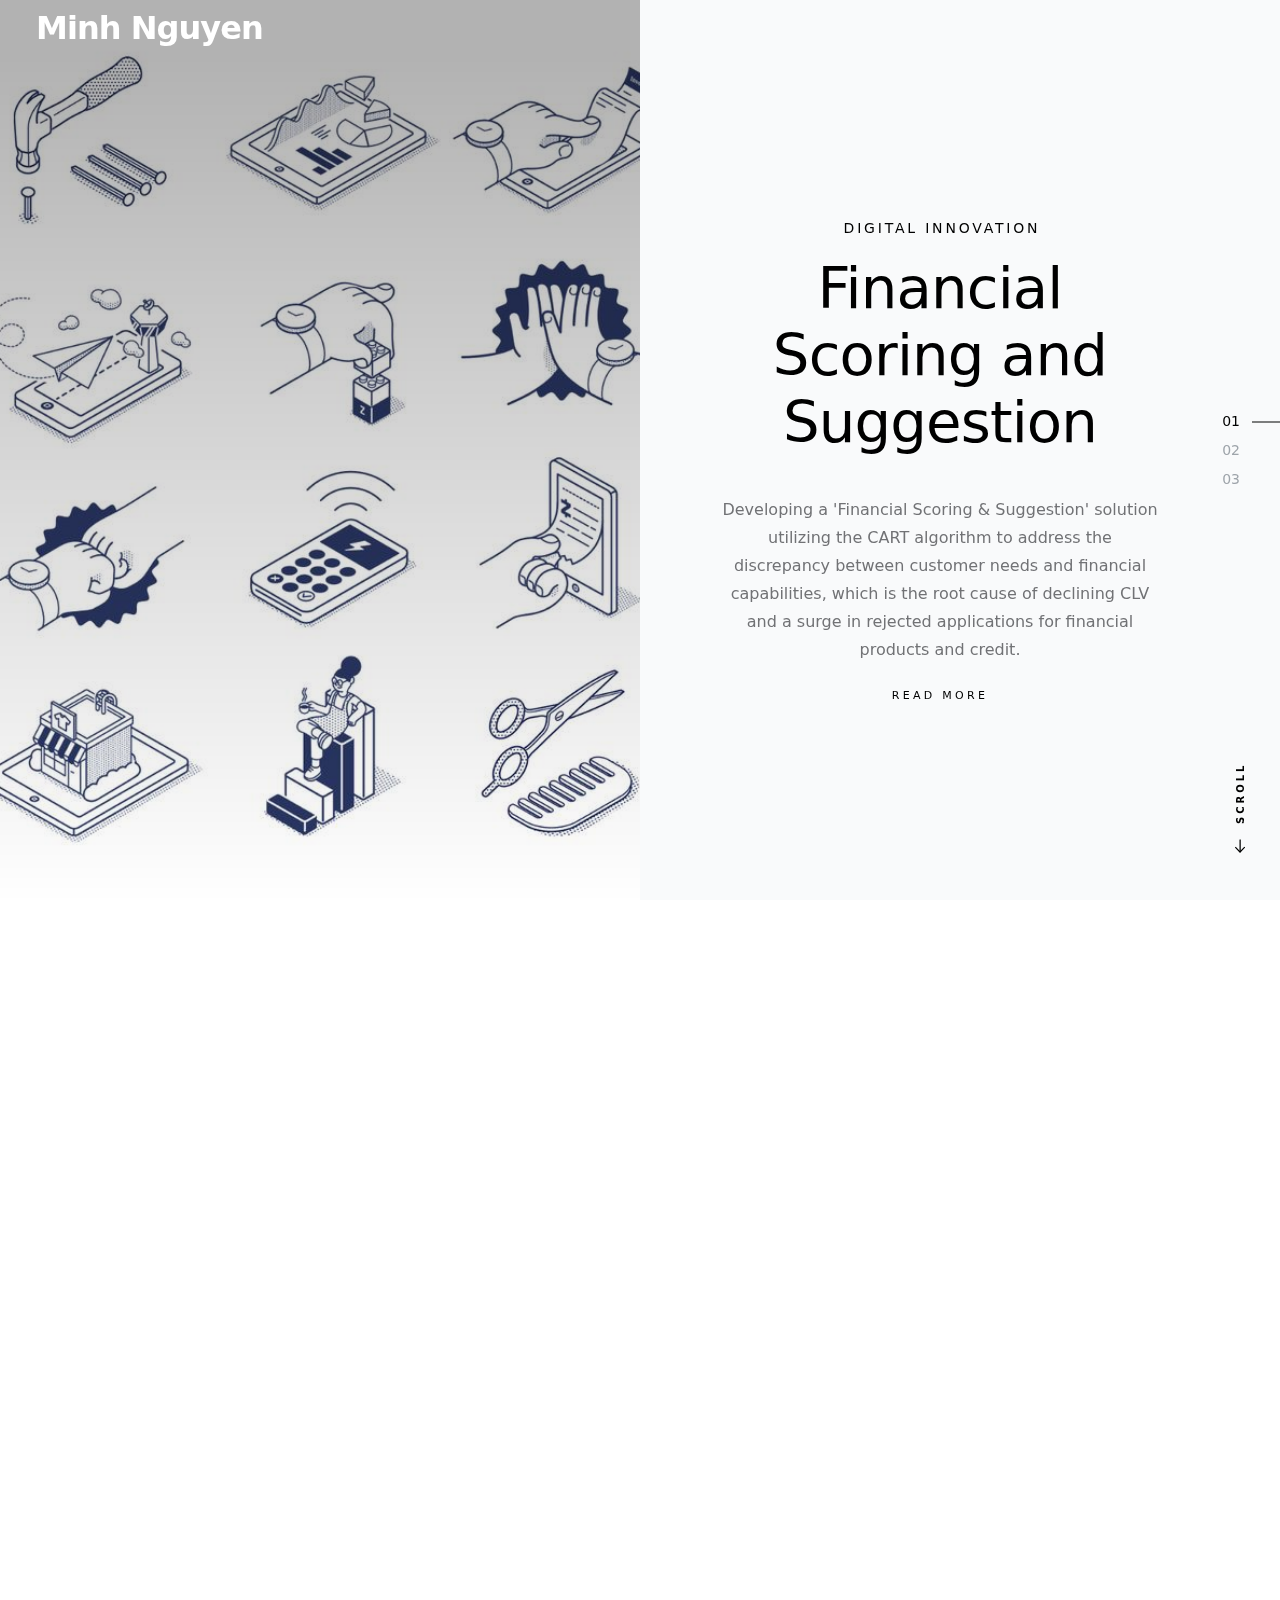
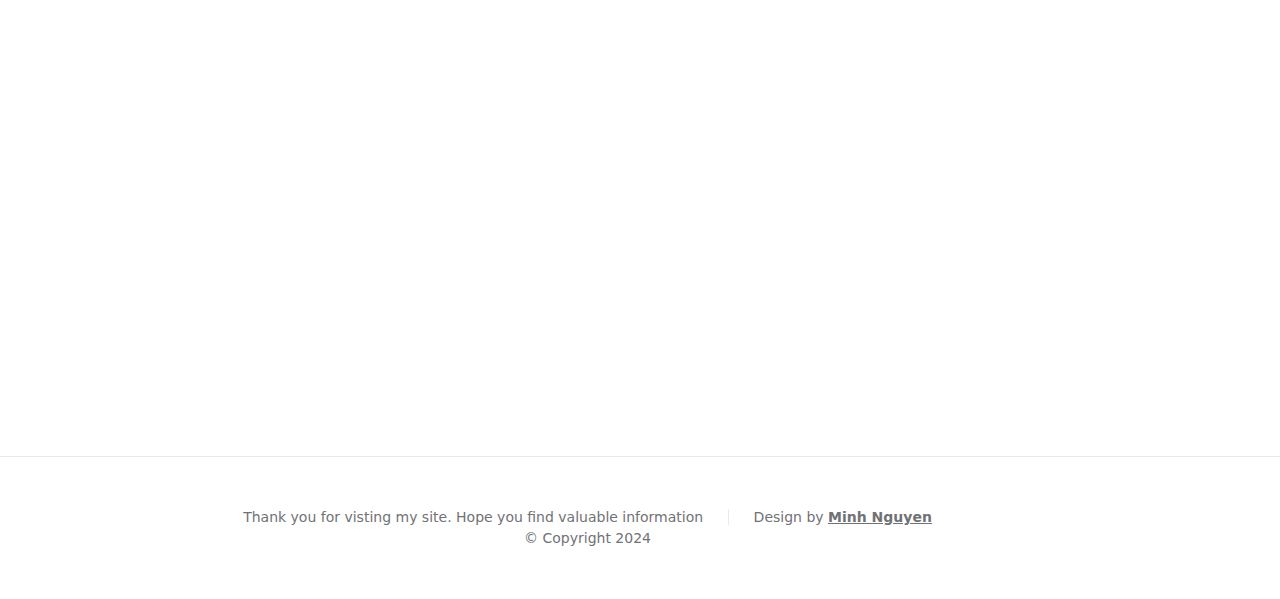
==== commit 077199aa: "Add files via upload" ====
--- a/projects.html
+++ b/projects.html
@@ -105,6 +105,7 @@
                 <div class="hero__slider swiper-container">
 
                     <div class="swiper-wrapper">
+                        <!------- 1st project for slider------->
                         <article class="hero__slide swiper-slide">
                             <div class="hero__entry-image" style="background-image: url('images/thumb/fin_score.jpeg');">
 
@@ -113,7 +114,7 @@
                                 <div class="hero__entry-text-inner">
                                     <div class="hero__entry-meta">
                                         <span class="cat-links">
-                                            <a href="index.html#showcase-projects">Product features</a>
+                                            <a href="index.html#showcase-projects">Digital Innovation</a>
                                         </span>
                                     </div>
                                     <h2 class="hero__entry-title">
@@ -128,22 +129,23 @@
                                 </div>
                             </div>
                         </article>
+                        <!------- 2nd project for slider------->
                         <article class="hero__slide swiper-slide">
                             <div class="hero__entry-image" style="background-image: url('images/thumb/personal-01.png');"></div>
                             <div class="hero__entry-text">
                                 <div class="hero__entry-text-inner">
                                     <div class="hero__entry-meta">
                                         <span class="cat-links">
-                                            <a href="index.html#showcase-projects">Product features</a>
+                                            <a href="index.html#showcase-projects">Marketing Solution</a>
                                         </span>
                                     </div>
                                     <h2 class="hero__entry-title">
                                         <a href="single-standard.html">
-                                            Personalized Tutorials - UX improvement
+                                            Exploit Non-Users in Deodorant Market
                                         </a>
                                     </h2>
                                     <p class="hero__entry-desc">
-                                        Developing a "Personalized tutorial" feature that aligns with users' varying levels of technical familiarity, utilizing Contrastive Learning models with real-time event data as input, in order to resolve users problems of frustrating with over-detailed tutorials or feeling lost with general tutorials.
+                                        Entered the top 15 at BLM 2024 with a creative and disruptive Marketing plan for Dove Serum in the Deodorant category through the blend of logical thinking and creative insight. The Double Diamond framework was used as the main flow of the article, with models such as Truth-Motivation-Tension, 3 Truths to find insights and strategic approach.
                                     </p>
                                     <a class="hero__more-link" href="single-standard.html">Read More</a>
                                 </div>
@@ -196,181 +198,8 @@
 
                         <div class="grid-sizer"></div>
 
-                        <article class="brick entry" data-animate-el>
-        
-                            <div class="entry__thumb">
-                                <a href="https://github.com/Mkingmin/Financial_Scoring_and_Suggestion" class="thumb-link">
-                                    <img src="images/portfolio/Fin_score.jpeg"  alt="Financial_Scoring_and_Suggestion">
-                                </a>
-                            </div> <!-- end entry__thumb -->
-        
-                            <div class="entry__text">
-                                <div class="entry__header">
-                                    <div class="entry__meta">
-                                        <span class="cat-links">
-                                            <a href="">Product features</a>
-                                        </span>
-                            
-                                    </div>
-                                    <h1 class="entry__title"><a href="https://github.com/Mkingmin/Financial_Scoring_and_Suggestion">Financial Scoring and Suggestion</a></h1>
-                                 </div>
-                                <div class="entry__excerpt">
-                                    <p>
-                                        Developing a 'Financial Scoring & Suggestion' solution utilizing the CART algorithm to address the discrepancy between customer needs and financial capabilities, which is the root cause of declining CLV and a surge in rejected applications for financial products and credit.
-                                    </p>
-                                </div>
-                                <a class="entry__more-link" href="https://github.com/Mkingmin/Financial_Scoring_and_Suggestion">Read More</a>
-                            </div> <!-- end entry__text -->
-                        
-                        </article> <!-- end article -->
-
-                        <article class="brick entry" data-animate-el>
-        
-                            <div class="entry__thumb">
-                                <a href="single-standard.html" class="thumb-link">
-                                    <img src="images/masonry/personalized_tutorials.jpeg" alt="personalized_tutorials">
-                                </a>
-                            </div> <!-- end entry__thumb -->
-        
-                            <div class="entry__text">
-                                <div class="entry__header">
-                                    <div class="entry__meta">
-                                        <span class="cat-links">
-                                            <a href="">Product features</a>
-                                        </span>
-                                        
-                                    </div>
-                                    <h1 class="entry__title"><a href="single-standard.html">Personalized Tutorials - UX improvement</a></h1>
-                                </div>
-                                <div class="entry__excerpt">
-                                    <p>
-                                        Developing a "Personalized tutorial" feature that aligns with users' varying levels of technical familiarity, utilizing Contrastive Learning models with real-time event data as input, in order to resolve users problems of frustrating with over-detailed tutorials or feeling lost with general tutorials.
-                                    </p>
-                                </div>
-                                <a class="entry__more-link" href="single-standard.html">Read More</a>
-                            </div> <!-- end entry__text -->
-                        
-                        </article> <!-- end article -->
-
-                        <article class="brick entry" data-animate-el>
-            
-                            <div class="entry__thumb">
-                                <a href="https://github.com/Mkingmin/bpmn_visualization_practice" class="thumb-link">
-                                    <img src="images/portfolio/BPMN_visualization.jpeg" alt="bpmn_visualization_practice">
-                                </a>
-                            </div> <!-- end entry__thumb -->
-            
-                            <div class="entry__text">
-                                <div class="entry__header">
-                                    <div class="entry__meta">
-                                        <span class="cat-links">
-                                            <a href="">Product features</a>
-                                        </span>
-                                        
-                                    </div>
-                                    <h1 class="entry__title"><a href="https://github.com/Mkingmin/bpmn_visualization_practice">BPMN Visualization Library</a></h1>
-                                </div>
-                                <div class="entry__excerpt">
-                                    <p>
-                                        Creating a BPMN diagram in programming approach, which utilizes BPMN visualization library. The objective of that project is to optimize performance of business process through distinctive features of the BPMN visualization library including rendering and fitting, display options, interactive capacities.
-                                    </p>
-                                </div>
-                                <a class="entry__more-link" href="https://github.com/Mkingmin/bpmn_visualization_practice">Read More</a>
-                            </div> <!-- end entry__text -->
-                            
-                        </article> <!-- end article -->
-
-                        <article class="brick entry" data-animate-el>
-        
-                            <div class="entry__thumb">
-                                <a href="https://github.com/Mkingmin/Potential_app_analysis" class="thumb-link">
-                                    <img src="images/portfolio/potential_apps.jpeg"  alt="potential_apps">
-                                </a>
-                            </div> <!-- end entry__thumb -->
-        
-                            <div class="entry__text">
-                                <div class="entry__header">
-                                    <div class="entry__meta">
-                                        <span class="cat-links">
-                                            <a href="">Data analysis</a>
-                                        </span>
-                                        
-                                    </div>
-                                    <h1 class="entry__title"><a href="https://github.com/Mkingmin/Potential_app_analysis">Potential App Profiles</a></h1>
-                                </div>
-                                <div class="entry__excerpt">
-                                    <p>
-                                        Performing EDA on the historical data of apps on Google Play and App Store, using Python through Jupyter Notebook to identify the most profitable app profiles for ad-supported app development project.
-                                    </p>
-                                </div>
-                                <a class="entry__more-link" href="https://github.com/Mkingmin/Potential_app_analysis">Read More</a>
-                            </div> <!-- end entry__text -->
-                        
-                        </article> <!-- end article -->
-
-                        
-        
-
-                        <article class="brick entry" data-animate-el>
-        
-                            <div class="entry__thumb">
-                                <a href="https://github.com/Mkingmin/Forecast_VIP-Vieon_subscription" class="thumb-link">
-                                    <img src="images/portfolio/VieON_forecast.jpeg"  alt="subscription_forecast">
-                                </a>
-                            </div>  <!-- end entry__thumb -->
-        
-                            <div class="entry__text">
-                                <div class="entry__header">
-                                    <div class="entry__meta">
-                                        <span class="cat-links">
-                                            <a href="">Data analysis</a>
-                                        </span>
-                                        
-                                    </div>
-                                    <h1 class="entry__title"><a href="https://github.com/Mkingmin/Forecast_VIP-Vieon_subscription">Forecast VIP Subscription by Deep Learning</a></h1>
-                                </div>
-                                <div class="entry__excerpt">
-                                    <p>
-                                        Implement forecasting model on time series datasets by Deep learning algorithm to predict trend of VIP subscriptions for the next 3 months. The forecasting results will enable VieOn to develop more effective business and marketing plans.
-                                    </p>
-                                </div>
-                                <a class="entry__more-link" href="https://github.com/Mkingmin/Forecast_VIP-Vieon_subscription">Read More</a>
-                            </div> <!-- end entry__text -->
-                        
-                        </article> <!-- end article -->
-
-
-                        <!-----CLV là cái này----->
-                        <article class="brick entry" data-animate-el>           
-                        <div class="entry__thumb">
-                            <a href="https://github.com/Mkingmin/Solution_boosting_CLV_for_Viettel-Ecommerce" class="thumb-link">
-                                <img src="images/portfolio/CLV_improve.jpeg" alt="clv_boosting">
-                            </a>
-                        </div> <!-- end entry__thumb -->
-
-
-                        <div class="entry__text">
-                            <div class="entry__header">
-                                <div class="entry__meta">
-                                    <span class="cat-links">
-                                        <a href="">Data analysis</a>
-                                    </span>
-                
-                                </div>
-                                <h1 class="entry__title"><a href="https://github.com/Mkingmin/Solution_boosting_CLV_for_Viettel-Ecommerce">Solution Boosting CLV for Viettel Ecommerce</a></h1>
-                            </div>
-                            <div class="entry__excerpt">
-                                <p>
-                                    Performing Exploratory Data Analysis (EDA), Cohort analysis, and Apriori algorithm to identify insights in customer behavior, providing a foundation for solutions to improve CLV through enhancing cross-sell and product recommendation capabilities.
-                                </p>
-                            </div>
-                            <a class="entry__more-link" href="https://github.com/Mkingmin/Solution_boosting_CLV_for_Viettel-Ecommerce">Read More</a>
-                        </div> <!-- end entry__text -->
-
-                    </article> <!-- end entry -->
-                        
-    
-                    <!-----Deodeorant marketing plan----->
+                        <!----articles for MKT---->
+                        <!-----Deodeorant marketing plan----->
                         <article class="brick entry" data-animate-el>
                 
                             <div class="entry__thumb">
@@ -383,7 +212,7 @@
                                 <div class="entry__header">
                                     <div class="entry__meta">
                                         <span class="cat-links">
-                                            <a href="">Business & Marketing</a>
+                                            <a href="">Marketing Solution</a>
                                         </span>
                                         
                                     </div>
@@ -412,7 +241,7 @@
                                 <div class="entry__header">
                                     <div class="entry__meta">
                                         <span class="cat-links">
-                                            <a href="">Business & Marketing</a>
+                                            <a href="">Marketing Solution</a>
                                         </span>
                                         
                                     </div>
@@ -440,7 +269,7 @@
                                 <div class="entry__header">
                                     <div class="entry__meta">
                                         <span class="cat-links">
-                                            <a href="">Business & Marketing</a>
+                                            <a href="">Marketing Solution</a>
                                         </span>
                                         
                                     </div>
@@ -455,6 +284,182 @@
                             </div> <!-- end entry__text -->
                         
                         </article> <!-- end article -->
+                        <!------end----->
+
+                        <article class="brick entry" data-animate-el>
+        
+                            <div class="entry__thumb">
+                                <a href="https://github.com/Mkingmin/Potential_app_analysis" class="thumb-link">
+                                    <img src="images/portfolio/potential_apps.jpeg"  alt="potential_apps">
+                                </a>
+                            </div> <!-- end entry__thumb -->
+        
+                            <div class="entry__text">
+                                <div class="entry__header">
+                                    <div class="entry__meta">
+                                        <span class="cat-links">
+                                            <a href="">Data analysis</a>
+                                        </span>
+                                        
+                                    </div>
+                                    <h1 class="entry__title"><a href="https://github.com/Mkingmin/Potential_app_analysis">Potential App Profiles</a></h1>
+                                </div>
+                                <div class="entry__excerpt">
+                                    <p>
+                                        Performing EDA on the historical data of apps on Google Play and App Store, using Python through Jupyter Notebook to identify the most profitable app profiles for ad-supported app development project.
+                                    </p>
+                                </div>
+                                <a class="entry__more-link" href="https://github.com/Mkingmin/Potential_app_analysis">Read More</a>
+                            </div> <!-- end entry__text -->
+                        
+                        </article> <!-- end article -->
+
+                        
+        
+
+                        <article class="brick entry" data-animate-el>
+        
+                            <div class="entry__thumb">
+                                <a href="https://github.com/Mkingmin/Forecast_VIP-Vieon_subscription" class="thumb-link">
+                                    <img src="images/portfolio/VieON_forecast.jpeg"  alt="subscription_forecast">
+                                </a>
+                            </div>  <!-- end entry__thumb -->
+        
+                            <div class="entry__text">
+                                <div class="entry__header">
+                                    <div class="entry__meta">
+                                        <span class="cat-links">
+                                            <a href="">Data analysis</a>
+                                        </span>
+                                        
+                                    </div>
+                                    <h1 class="entry__title"><a href="https://github.com/Mkingmin/Forecast_VIP-Vieon_subscription">Forecast VIP Subscription by Deep Learning</a></h1>
+                                </div>
+                                <div class="entry__excerpt">
+                                    <p>
+                                        Implement forecasting model on time series datasets by Deep learning algorithm to predict trend of VIP subscriptions for the next 3 months. The forecasting results will enable VieOn to develop more effective business and marketing plans.
+                                    </p>
+                                </div>
+                                <a class="entry__more-link" href="https://github.com/Mkingmin/Forecast_VIP-Vieon_subscription">Read More</a>
+                            </div> <!-- end entry__text -->
+                        
+                        </article> <!-- end article -->
+
+
+                        <!-----CLV là cái này----->
+                        <article class="brick entry" data-animate-el>           
+                        <div class="entry__thumb">
+                            <a href="https://github.com/Mkingmin/Solution_boosting_CLV_for_Viettel-Ecommerce" class="thumb-link">
+                                <img src="images/portfolio/CLV_improve.jpeg" alt="clv_boosting">
+                            </a>
+                        </div> <!-- end entry__thumb -->
+
+
+                        <div class="entry__text">
+                            <div class="entry__header">
+                                <div class="entry__meta">
+                                    <span class="cat-links">
+                                        <a href="">Data analysis</a>
+                                    </span>
+                
+                                </div>
+                                <h1 class="entry__title"><a href="https://github.com/Mkingmin/Solution_boosting_CLV_for_Viettel-Ecommerce">Solution Boosting CLV for Viettel Ecommerce</a></h1>
+                            </div>
+                            <div class="entry__excerpt">
+                                <p>
+                                    Performing Exploratory Data Analysis (EDA), Cohort analysis, and Apriori algorithm to identify insights in customer behavior, providing a foundation for solutions to improve CLV through enhancing cross-sell and product recommendation capabilities.
+                                </p>
+                            </div>
+                            <a class="entry__more-link" href="https://github.com/Mkingmin/Solution_boosting_CLV_for_Viettel-Ecommerce">Read More</a>
+                        </div> <!-- end entry__text -->
+
+                    </article> <!-- end entry -->
+                        
+
+                    <article class="brick entry" data-animate-el>
+        
+                        <div class="entry__thumb">
+                            <a href="https://github.com/Mkingmin/Financial_Scoring_and_Suggestion" class="thumb-link">
+                                <img src="images/portfolio/Fin_score.jpeg"  alt="Financial_Scoring_and_Suggestion">
+                            </a>
+                        </div> <!-- end entry__thumb -->
+    
+                        <div class="entry__text">
+                            <div class="entry__header">
+                                <div class="entry__meta">
+                                    <span class="cat-links">
+                                        <a href="">Digital Innovation</a>
+                                    </span>
+                        
+                                </div>
+                                <h1 class="entry__title"><a href="https://github.com/Mkingmin/Financial_Scoring_and_Suggestion">Financial Scoring and Suggestion</a></h1>
+                             </div>
+                            <div class="entry__excerpt">
+                                <p>
+                                    Developing a 'Financial Scoring & Suggestion' solution utilizing the CART algorithm to address the discrepancy between customer needs and financial capabilities, which is the root cause of declining CLV and a surge in rejected applications for financial products and credit.
+                                </p>
+                            </div>
+                            <a class="entry__more-link" href="https://github.com/Mkingmin/Financial_Scoring_and_Suggestion">Read More</a>
+                        </div> <!-- end entry__text -->
+                    
+                    </article> <!-- end article -->
+
+                    <article class="brick entry" data-animate-el>
+    
+                        <div class="entry__thumb">
+                            <a href="single-standard.html" class="thumb-link">
+                                <img src="images/masonry/personalized_tutorials.jpeg" alt="personalized_tutorials">
+                            </a>
+                        </div> <!-- end entry__thumb -->
+    
+                        <div class="entry__text">
+                            <div class="entry__header">
+                                <div class="entry__meta">
+                                    <span class="cat-links">
+                                        <a href="">Digital Innovation</a>
+                                    </span>
+                                    
+                                </div>
+                                <h1 class="entry__title"><a href="single-standard.html">Personalized Tutorials - UX improvement</a></h1>
+                            </div>
+                            <div class="entry__excerpt">
+                                <p>
+                                    Developing a "Personalized tutorial" feature that aligns with users' varying levels of technical familiarity, utilizing Contrastive Learning models with real-time event data as input, in order to resolve users problems of frustrating with over-detailed tutorials or feeling lost with general tutorials.
+                                </p>
+                            </div>
+                            <a class="entry__more-link" href="single-standard.html">Read More</a>
+                        </div> <!-- end entry__text -->
+                    
+                    </article> <!-- end article -->
+
+                    <article class="brick entry" data-animate-el>
+        
+                        <div class="entry__thumb">
+                            <a href="https://github.com/Mkingmin/bpmn_visualization_practice" class="thumb-link">
+                                <img src="images/portfolio/BPMN_visualization.jpeg" alt="bpmn_visualization_practice">
+                            </a>
+                        </div> <!-- end entry__thumb -->
+        
+                        <div class="entry__text">
+                            <div class="entry__header">
+                                <div class="entry__meta">
+                                    <span class="cat-links">
+                                        <a href="">Digital Innovation</a>
+                                    </span>
+                                    
+                                </div>
+                                <h1 class="entry__title"><a href="https://github.com/Mkingmin/bpmn_visualization_practice">BPMN Visualization Library</a></h1>
+                            </div>
+                            <div class="entry__excerpt">
+                                <p>
+                                    Creating a BPMN diagram in programming approach, which utilizes BPMN visualization library. The objective of that project is to optimize performance of business process through distinctive features of the BPMN visualization library including rendering and fitting, display options, interactive capacities.
+                                </p>
+                            </div>
+                            <a class="entry__more-link" href="https://github.com/Mkingmin/bpmn_visualization_practice">Read More</a>
+                        </div> <!-- end entry__text -->
+                        
+                    </article> <!-- end article -->
+                    
 
                     </div> <!-- end bricks-wrapper -->
 
--- a/css/vendor.css
+++ b/css/vendor.css
@@ -24,7 +24,7 @@
     color           : #f8f8f2;
     background      : none;
     text-shadow     : 0 1px rgba(0, 0, 0, 0.3);
-    font-family     : var(--font-mono);
+    font-family     : 'Courier New', Courier, monospace;
     font-size       : calc(var(--text-size) * 0.9444);
     text-align      : left;
     white-space     : pre;
@@ -157,6 +157,65 @@
     --swiper-theme-color : #007aff;
 }
 
+.container #content {
+display: inline-flex;
+width: 100%;
+    }
+    
+      
+    
+#toggleButton {
+position: relative;
+display: inline-block;
+letter-spacing: 3px;
+text-transform: initial;
+display: inline-flex;
+width: auto;
+}
+    
+#toggleButton i {
+margin-left: 20px;
+display: block;
+width: auto;
+    }
+    
+      
+    
+.hidden {
+display: none;
+}
+    
+.image-show {
+text-align: center;
+width: 100%;
+}
+    
+      
+    
+@media (max-width: 780px) {
+#toggleButton {
+font-size: 15px;
+width: 100%;
+}
+    
+.container #content {
+width: auto;
+}
+    
+#toggleButton i {
+width: 100%;
+}
+    }
+    
+      
+    
+@media (max-width: 590px) {
+#toggleButton {
+font-size: 12px;
+width: 80%;
+}
+    }
+
 .swiper-container {
     margin-left  : auto;
     margin-right : auto;
